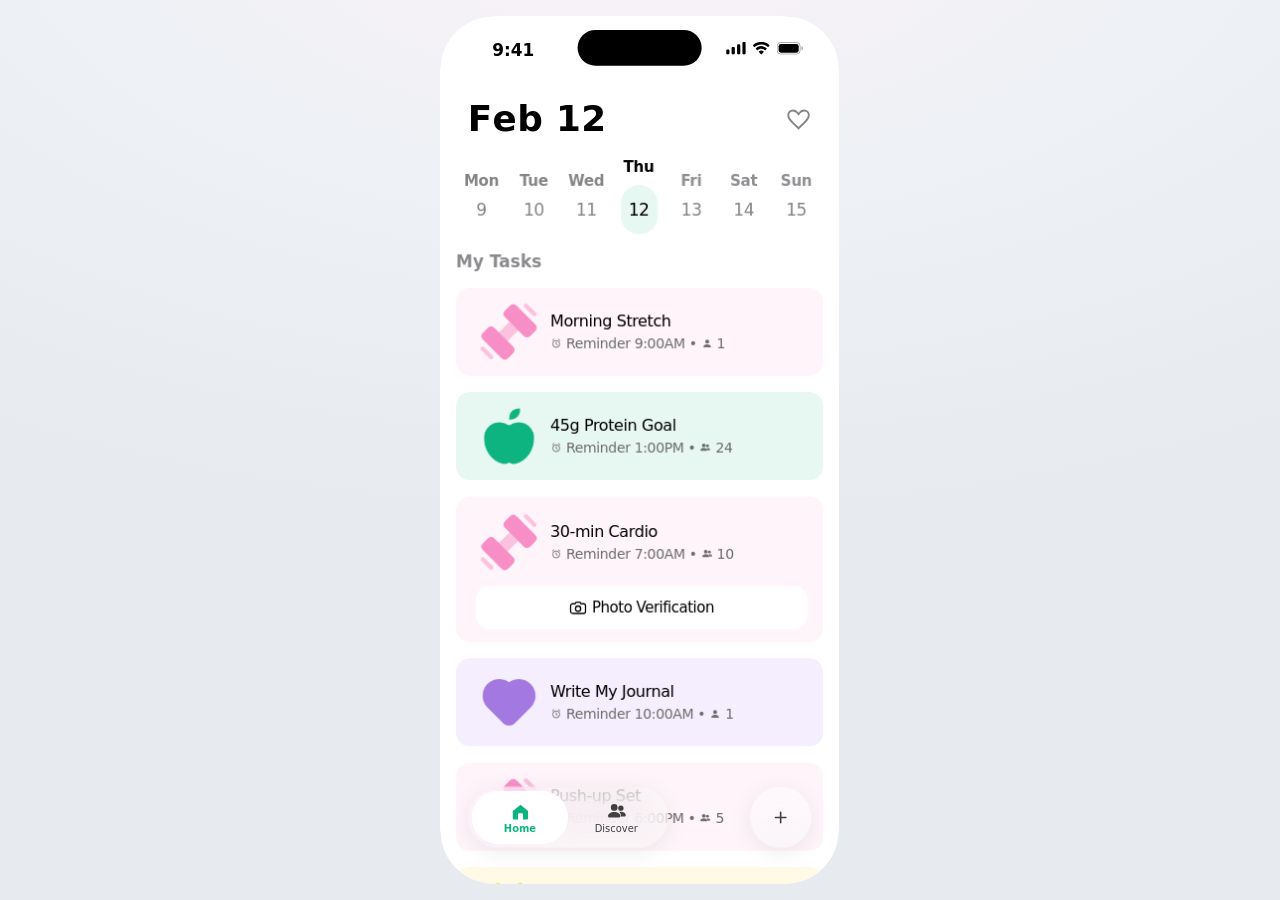
==== web/index.html @ 95b193ac "Add two Miscellaneous discover circles for gratitude and meditation. Co-authored-by: Cursor <cursora" ====
<!DOCTYPE html>
<html lang="en">
<head>
  <meta charset="UTF-8" />
  <meta name="viewport" content="width=device-width, initial-scale=1.0, maximum-scale=1.0, user-scalable=no, viewport-fit=cover" />
  <title>Habit Circle — Interactive Prototype</title>
  <meta name="description" content="Habit Circle: build habits together in small accountability circles." />
  <link rel="icon" href="assets/AppIcon.png?v=2" type="image/png" />
  <link rel="stylesheet" href="styles.css?v=60" />
</head>
<body>
  <div class="stage">
    <div class="device-fit">
    <div class="device" id="device">
      <div class="screen-area">
        <!-- iOS status bar — Figma component "Status bar - iPhone" (2:5) -->
        <div class="statusbar">
          <div class="sb-time">9:41</div>
          <div class="sb-levels" aria-hidden="true">
            <img class="sb-cellular" src="assets/sb-cellular.svg" alt="" />
            <img class="sb-wifi" src="assets/sb-wifi.svg" alt="" />
            <img class="sb-battery" src="assets/sb-battery.svg" alt="" />
          </div>
        </div>
        <div class="dynamic-island" aria-hidden="true"></div>

        <!-- App screens -->
        <div class="app" id="app">
          <!-- HOME -->
          <section class="screen" data-screen="home">
            <header class="home-header">
              <h2 id="homeTitle" class="rolling-date" aria-label="Feb 12"></h2>
              <button class="header-icon" data-icon="heart" aria-label="Saved"></button>
            </header>
            <div class="weekstrip" id="weekStrip">
              <div class="weekstrip-track" id="weekStripTrack"></div>
            </div>
            <div class="day-pager" id="dayPager">
              <div class="day-track" id="dayTrack"></div>
            </div>
          </section>

          <!-- DISCOVER -->
          <section class="screen" data-screen="discover">
            <!-- Title + search stay put; chips scroll away with the cards. -->
            <header class="discover-header">
              <h2 class="discover-title">Discover</h2>
              <div class="search">
                <span class="search-ico" data-icon="search"></span>
                <input id="discoverSearch" placeholder="Search..." />
              </div>
            </header>
            <div class="discover-scroll" id="discoverScroll">
              <div class="chips-scroll"><div class="chips" id="chipRow"></div></div>
              <div class="circle-list" id="circleList"></div>
            </div>
          </section>

          <!-- DETAIL -->
          <section class="screen" data-screen="detail">
            <header class="detail-header">
              <button class="icon-btn back" id="detailBack" data-icon="chevron-left" aria-label="Back"></button>
              <span class="detail-title" id="detailCircle">Stairmasterers</span>
              <button class="icon-btn chat-btn" data-nav="chat" data-icon="bubble-left" aria-label="Chat"></button>
            </header>
            <div class="detail-scroll" id="detailScroll">
              <div class="habit-info">
                <img class="habit-icon" id="detailIcon" src="assets/circle-fitness.png" alt="" />
                <div class="habit-meta">
                  <div class="habit-name-row">
                    <span class="habit-name" id="detailName">30-min Cardio</span>
                    <span class="members-ico" data-icon="person2"></span>
                    <span class="members-count" id="detailMembers">10</span>
                  </div>
                  <div class="pill-row">
                    <span class="meta-pill" id="detailDuration">1 month</span>
                    <span class="meta-pill photo-pill" id="detailFreqPill"><span class="pill-cam" data-icon="camera"></span><span id="detailFreq">1/day</span></span>
                  </div>
                </div>
                <div class="day-badge" id="dayBadge">
                  <span class="db-label">Day</span>
                  <span class="db-num" id="detailDay">9</span>
                </div>
              </div>

              <div class="weekday-section">
                <div class="wd-arrow" id="wdArrow" data-icon="triangle-marker"></div>
                <div class="weekday-detail" id="weekdayDetail"></div>
              </div>

              <div class="ring-wrap">
                <svg class="ring" viewBox="0 0 280 281" aria-hidden="true">
                  <circle class="ring-track" cx="140" cy="140" r="126.957" />
                </svg>
                <!-- Full circle starting at 12 o'clock and running clockwise, revealed with
                     stroke-dasharray. It sits on its own layer so a conic mask can dissolve
                     the tail by angle travelled, which keeps the leading tip at full colour
                     however far round the arc has gone. -->
                <svg class="ring" id="ringArcLayer" viewBox="0 0 280 281" aria-hidden="true">
                  <path class="ring-arc" id="ringArc"
                    d="M140 13.043A126.957 126.957 0 1 1 140 266.957A126.957 126.957 0 1 1 140 13.043" />
                </svg>
                <!-- The rounded tip and its gloss live outside the mask so they stay at full
                     strength, and are swung to the arc's leading edge by rotating about the
                     ring's centre — which keeps them pinned to it through the sweep. -->
                <svg class="ring" viewBox="0 0 280 281" aria-hidden="true">
                  <g id="ringTipRot" class="ring-rot">
                    <circle class="ring-tip" cx="140" cy="13.043" r="13.043" />
                  </g>
                  <g id="ringHiRot" class="ring-rot">
                    <rect class="ring-hi" x="132.5" y="5" width="15" height="5" rx="2.5" />
                  </g>
                </svg>
                <div class="ring-center">
                  <div class="ring-count" id="ringCount">7/10</div>
                  <p class="ring-caption"><em id="ringCircleName">Stairmasterers</em> have completed the habit today</p>
                </div>
              </div>

              <div class="photo-history" id="photoHistory">
                <div class="ph-head"><span>Photo Verification History</span><span class="chev" data-icon="chevron-right"></span></div>
                <div class="ph-scroll" id="phScroll"></div>
              </div>
            </div>
            <div class="detail-cta">
              <button class="cta-btn" id="ctaBtn"><span class="cta-ico" data-icon="camera"></span><span class="cta-label">Verify with Photo</span></button>
            </div>
            <!-- Discover preview gate — HabitDetailView.joinGate -->
            <div class="join-gate" id="joinGate">
              <button class="join-view-btn" id="joinViewBtn">
                <span class="join-view-ico" data-icon="person-badge-plus"></span>
                <span>Join to view</span>
              </button>
            </div>
          </section>

          <!-- CHAT -->
          <section class="screen" data-screen="chat">
            <div class="chat-msgs" id="chatScroll"></div>
            <div class="chat-lock" id="chatLock">
              <span class="chat-lock-label">Post to view</span>
              <button class="lock-verify-btn" id="lockVerifyBtn">
                <span class="lock-verify-ico" data-icon="camera"></span>
                <span>Photo Verification</span>
              </button>
            </div>

            <header class="chat-header">
              <div class="chat-header-veil" aria-hidden="true"></div>
              <div class="chat-header-row">
                <button class="icon-btn back" data-nav="detail" data-icon="chevron-left" aria-label="Back"></button>
                <img class="chat-habit-icon" id="chatIcon" src="assets/circle-fitness.png" alt="" />
                <div class="habit-meta">
                  <div class="habit-name-row">
                    <span class="habit-name" id="chatTitle">30-min Cardio</span>
                    <span class="members-ico" data-icon="person2"></span>
                    <span class="members-count" id="chatMembers">10</span>
                  </div>
                  <div class="pill-row chat-pill-row">
                    <span class="meta-pill" id="chatDuration">1 month</span>
                    <span class="meta-pill photo-pill" id="chatFreqPill"><span class="pill-cam sm" data-icon="camera"></span><span id="chatFreq">1/day</span></span>
                  </div>
                </div>
                <div class="day-badge" id="chatDayBadge">
                  <span class="db-label">Day</span>
                  <span class="db-num" id="chatDay">9</span>
                </div>
              </div>
            </header>

            <div class="composer">
              <div class="attach-menu" id="attachMenu">
                <button class="attach-row" data-attach="camera"><span class="attach-ico" data-icon="camera"></span><span>Camera</span></button>
                <div class="attach-div"></div>
                <button class="attach-row" data-attach="photos"><span class="attach-ico" data-icon="photo-stack"></span><span>Photos</span></button>
              </div>
              <button class="composer-add" id="composerAdd" data-icon="plus" aria-label="Attach"></button>
              <div class="composer-field" id="composerField">
                <div class="composer-row">
                  <input id="chatInput" placeholder="Text the circle" />
                  <button class="composer-send" id="chatSend" data-icon="arrow-up" aria-label="Send"></button>
                  <span class="composer-mic" id="chatMic" data-icon="mic"></span>
                </div>
              </div>
            </div>
          </section>

          <!-- CREATE HABIT CIRCLE — Figma "name and desc" / "category" / "rules" / "visibility" -->
          <section class="screen sheet-screen" data-screen="create">
            <header class="create-header">
              <div class="create-header-row">
                <button class="icon-btn create-back" id="createBack" aria-label="Back"></button>
                <span class="create-title">Create Habit Circle</span>
              </div>
              <div class="create-progress"><span class="cp-fill" id="createProgress"></span></div>
            </header>

            <div class="create-body" id="createBody">
              <!-- Step 1 — name and description -->
              <div class="create-step" data-step="1">
                <h2 class="create-h1">Name your Habit Circle</h2>
                <div class="create-fields">
                  <div class="cfield">
                    <div class="cfield-label"><span>Group Name</span><span class="cf-req">Required</span></div>
                    <div class="cinput"><input id="cGroupName" maxlength="40" placeholder="Name your circle" /></div>
                  </div>
                  <div class="cfield">
                    <div class="cfield-label"><span>Goal Name</span><span class="cf-req">Required</span></div>
                    <div class="cinput"><input id="cGoalName" maxlength="40" placeholder="Name the habit" /></div>
                  </div>
                  <div class="cfield">
                    <div class="cfield-label"><span>Description</span><span class="cf-req">Optional</span></div>
                    <div class="cinput tall"><textarea id="cDesc" maxlength="240" placeholder="Write a description for your Habit Circle..."></textarea></div>
                  </div>
                </div>
              </div>

              <!-- Step 2 — category -->
              <div class="create-step" data-step="2">
                <h2 class="create-h1">Category of Habit</h2>
                <div class="cat-grid" id="catGrid"></div>
              </div>

              <!-- Step 3 — rules -->
              <div class="create-step" data-step="3">
                <h2 class="create-h1">Set the Habit Rules</h2>
                <div class="create-fields rules">
                  <div class="cfield">
                    <div class="cfield-label"><span>Duration</span><span class="cf-req">Required</span></div>
                    <div class="chip-wrap" id="durationChips"></div>
                  </div>
                  <div class="cfield">
                    <div class="cfield-label"><span>Reminder Frequency</span><span class="cf-req">Required</span></div>
                    <div class="chip-wrap freq">
                      <button class="cchip time" id="reminderTime">10:00 AM</button>
                      <button class="cchip time" id="reminderEvery">Every Day</button>
                    </div>
                  </div>
                  <div class="ctoggle-row">
                    <span class="ctoggle-label">Photo Verification Mode</span>
                    <button class="ctoggle" id="photoToggle" role="switch" aria-checked="false"><span class="ctoggle-knob"></span></button>
                  </div>
                </div>
              </div>

              <!-- Step 4 — join settings -->
              <div class="create-step" data-step="4">
                <h2 class="create-h1">Join Settings</h2>
                <div class="create-fields">
                  <div class="cfield">
                    <div class="cfield-label"><span>Visibility</span><span class="cf-req">Required</span></div>
                    <button class="cselect" id="visibilitySelect">
                      <span class="cselect-ico" id="visibilityIcon"></span>
                      <span class="cselect-text">
                        <span id="visibilityLabel">Restricted</span>
                        <span class="cselect-sub" id="visibilityHint"></span>
                      </span>
                      <span class="cselect-caret" data-icon="caret-down"></span>
                    </button>
                  </div>
                  <div class="cfield">
                    <div class="cfield-label"><span>Add Member</span><span class="cf-req">Optional</span></div>
                    <div class="member-row" id="memberRow"></div>
                  </div>
                </div>
              </div>

              <!-- Step 5 — success -->
              <div class="create-step" data-step="5">
                <div class="create-done">
                  <div class="cdone-badge" id="cdoneBadge"><img id="cdoneIcon" src="assets/circle-eating.png" alt="" /></div>
                  <div class="cdone-text">
                    <h2>You’ve completed creating your Habit Circle!</h2>
                    <p>You will be able to view your Habit Circle on your Home Page.</p>
                  </div>
                </div>
              </div>
            </div>

            <div class="create-cta" id="createCta">
              <button class="cbtn primary" id="createNext">Next</button>
              <button class="cbtn subtle" id="createShare">Share Link</button>
            </div>

            <!-- Reminder sheets -->
            <div class="csheet-scrim" id="csheetScrim"></div>

            <div class="csheet" id="timeSheet">
              <div class="csheet-head">
                <button class="csheet-cancel" data-sheet-close>Cancel</button>
                <span class="csheet-title">Reminder Time</span>
                <button class="csheet-done" id="timeDone">Done</button>
              </div>
              <div class="wheel-picker" id="timeWheel">
                <div class="wheel-band" aria-hidden="true"></div>
                <div class="wheel-col" id="wheelHour" data-unit="hour"></div>
                <div class="wheel-col" id="wheelMin" data-unit="min"></div>
                <div class="wheel-col narrow" id="wheelPeriod" data-unit="period"></div>
              </div>
            </div>

            <div class="csheet" id="freqSheet">
              <div class="csheet-head">
                <button class="csheet-cancel" data-sheet-close>Cancel</button>
                <span class="csheet-title">Repeats</span>
                <button class="csheet-done" id="freqDone">Done</button>
              </div>
              <div class="opt-list" id="freqOptions"></div>
              <div class="custom-row" id="customRow">
                <span>Every</span>
                <div class="cinput inline"><input id="customEvery" type="number" min="1" max="30" value="2" /></div>
                <span id="customUnit">days</span>
              </div>
            </div>

            <div class="csheet" id="visSheet">
              <div class="csheet-head">
                <button class="csheet-cancel" data-sheet-close>Cancel</button>
                <span class="csheet-title">Visibility</span>
                <button class="csheet-done" id="visDone">Done</button>
              </div>
              <div class="opt-list" id="visOptions"></div>
            </div>
          </section>

          <!-- CAMERA — Figma 1330:7493 (idle) / 1330:7617 (shutter pressed). Presented over
               the detail page: the page dims behind and the sheet rises from y=63. -->
          <section class="screen cam-screen" data-screen="camera">
            <div class="cam-scrim" aria-hidden="true"></div>
            <div class="cam-sheet">
              <div class="cam-grabber" aria-hidden="true"></div>
              <div class="cam-nav">
                <button class="icon-btn cam-back" id="camBack" data-icon="chevron-left" aria-label="Back"></button>
                <span class="cam-title">Photo verification</span>
              </div>
              <div class="cam-view">
                <div class="cam-feed" aria-hidden="true"></div>
                <img class="cam-shot" id="camShot" src="assets/gym-stairmaster.png" alt="" />
                <img class="cam-frame" src="assets/camera-frame.svg" alt="" aria-hidden="true" />
              </div>
              <button class="cam-shutter" id="camShutter" aria-label="Take photo"></button>
              <button class="cam-library" id="camLibrary">or choose from your library</button>
            </div>
          </section>
        </div>

        <!-- Floating tab bar (home/discover only) -->
        <div class="tabbar" id="tabbar">
          <div class="tab-pill" id="tabPill">
            <div class="tab-pill-bg" aria-hidden="true"></div>
            <div class="tab-selection" id="tabSelection" aria-hidden="true"></div>
            <button class="tab active" data-tab="home"><span class="tab-ico" data-icon="house-fill"></span><span class="tab-label">Home</span></button>
            <button class="tab" data-tab="discover"><span class="tab-ico" data-icon="person2"></span><span class="tab-label">Discover</span></button>
          </div>
          <button class="fab" aria-label="New circle"><span class="fab-bg" aria-hidden="true"></span><span class="fab-ico" data-icon="plus"></span></button>
        </div>

        <div class="home-indicator"></div>

        <!-- Pointer-following glass orb, ported from the final presentation prototype
             (final-presentation/src/components/GlassCursor.tsx). -->
        <svg class="cursor-defs" focusable="false" aria-hidden="true">
          <filter id="cursorGlass">
            <feTurbulence type="fractalNoise" baseFrequency="0.02 0.028" numOctaves="2" seed="13" result="noise" />
            <feDisplacementMap in="SourceGraphic" in2="noise" scale="32" xChannelSelector="R" yChannelSelector="G" />
          </filter>
        </svg>
        <div class="glass-cursor" id="glassCursor" aria-hidden="true"></div>
      </div>
    </div>
    </div>
  </div>

  <script src="app.js?v=60"></script>
</body>
</html>
---- web/styles.css ----
/* ==========================================================================
   Habit Circle — web prototype
   Every value below mirrors the SwiftUI source (AppColors / AppLayout /
   AppTypography and the per-screen views) so the web build reads the same as
   the app running in the iOS simulator.
   ========================================================================== */

:root {
  /* AppColors.swift */
  --black: #000000;
  --dark-gray: #6D6D6D;
  --medium-gray: #D1DBDE;
  --light-gray: #EFF4F6;
  --placeholder: rgba(60, 60, 67, 0.34); /* iOS placeholderText */
  --white: #ffffff;
  --green: #0EB47F;
  --green-tint: #E7F7F2;
  --purple: #A378E0;
  --purple-tint: #F5EEFF;
  --pink: #F78FC6;
  --pink-tint: #FEF4F9;
  --pink-partial: #FCD6EA;
  --yellow: #FBC500;
  --yellow-tint: #FFF9E5;
  --tasks-label: rgba(60, 60, 67, 0.6);
  --date-unselected: #858585;
  --date-secondary: #8E8E93;
  --tab-selection: #EDEDED;
  --tab-inactive: #404040;
  /* Detail incomplete ("gray") state — JS overrides these per completion state */
  --ring-track: #EFF4F6;
  --ring-hi: #EFF4F6;
  --bubble-gray: #E9E9EB;

  /* AppLayout.swift */
  --h-pad: 16px;
  --tabbar-h-pad: 28px;
  --tabbar-v-pad: 16px;
  /* Gap from the screen bottom to the pill itself, not to the bar's padding box. */
  --tabbar-bottom-gap: 36px;
  --header-v-pad: 10px;
  --tab-pill-w: 202px;
  --tab-pill-h: 62px;
  --tab-pill-inset: 4px;
  --tab-inner-h: 54px;
  --tab-segment-w: 97px;
  --fab-size: 62px;
  --card-radius: 14px;
  --card-h: 89px;
  --card-photo-h: 147px;
  --strip-h: 76.8px;
  --glass-btn-h: 48px;
  --composer-h: 48px;

  /* iPhone 17: 402 x 874 pt, 59pt top inset, 34pt bottom inset */
  --phone-w: 402px;
  --phone-h: 874px;
  --phone-radius: 55px; /* iPhone 17 display corner radius */
  --safe-top: 62px;
  --safe-bottom: 34px;
  /* floatingTabBarHeight (94) + 24 + bottom safe area */
  --scroll-bottom: 152px;

  --font: -apple-system, BlinkMacSystemFont, "SF Pro Text", "SF Pro Display",
    "Segoe UI", system-ui, "Helvetica Neue", Arial, sans-serif;
  /* Figma reports SF Pro's fractional weights (Medium 510, Semibold 590), but the
     browser synthesises those into Bold. Use 500 for Medium and 600 for Semibold. */
}

* { box-sizing: border-box; -webkit-tap-highlight-color: transparent; }

/* Native apps have no persistent scroll indicators, so hide them everywhere
   rather than per scroll container. */
* { scrollbar-width: none; -ms-overflow-style: none; }
*::-webkit-scrollbar { width: 0; height: 0; display: none; }

html, body {
  margin: 0;
  height: 100%;
  font-family: var(--font);
  /* Match CoreText's lighter stem weights instead of Chrome's default smoothing. */
  -webkit-font-smoothing: antialiased;
  -moz-osx-font-smoothing: grayscale;
  color: var(--black);
  background: radial-gradient(1200px 600px at 50% -10%, #fbf2f8 0%, #eef1f5 45%, #e7ebef 100%);
  /* Dragging across the prototype should swipe, never select text or images. */
  -webkit-user-select: none;
  user-select: none;
  -webkit-touch-callout: none;
  cursor: default;
}

/* Images must not turn into drag ghosts mid-swipe. */
img { -webkit-user-drag: none; user-drag: none; }

/* The two real text fields stay editable and selectable. */
input, textarea {
  -webkit-user-select: text;
  user-select: text;
  cursor: text;
}

.stage {
  min-height: 100%;
  display: flex;
  align-items: center;
  justify-content: center;
  padding: 16px;
}

/* ------- iPhone 17 screen: exactly 402 x 874pt, no bezel -------
   The screen always lays out at true point size so every measurement matches
   the simulator. If the viewport is too small to show it 1:1, .device-fit
   scales the whole screen down uniformly rather than reflowing it. */
.device-fit {
  --scale: 1; /* set by fitScreen() in app.js when the viewport is too small */
  width: calc(var(--phone-w) * var(--scale));
  height: calc(var(--phone-h) * var(--scale));
  flex: 0 0 auto;
}
.device {
  position: relative;
  width: var(--phone-w);
  height: var(--phone-h);
  transform: scale(var(--scale));
  transform-origin: top left;
}
.screen-area {
  position: absolute;
  inset: 0;
  overflow: hidden;
  background: var(--white);
  /* Squircle: 55pt corner radius at 60% corner smoothing, generated with
     Figma's own rounding algorithm for a 402x874 frame. A plain border-radius
     is kept as the fallback for engines without clip-path: path(). */
  border-radius: var(--phone-radius);
  clip-path: path("M 314 0 c 30.8029 0 46.2043 0 57.9695 5.9946 a 55.0000 55.0000 0 0 1 24.0359 24.0359 c 5.9946 11.7651 5.9946 27.1666 5.9946 57.9695 L 402 786 c 0 30.8029 0 46.2043 -5.9946 57.9695 a 55.0000 55.0000 0 0 1 -24.0359 24.0359 c -11.7651 5.9946 -27.1666 5.9946 -57.9695 5.9946 L 88 874 c -30.8029 0 -46.2043 0 -57.9695 -5.9946 a 55.0000 55.0000 0 0 1 -24.0359 -24.0359 c -5.9946 -11.7651 -5.9946 -27.1666 -5.9946 -57.9695 L 0 88 c 0 -30.8029 0 -46.2043 5.9946 -57.9695 a 55.0000 55.0000 0 0 1 24.0359 -24.0359 c 11.7651 -5.9946 27.1666 -5.9946 57.9695 -5.9946 Z");
}

/* Dynamic Island — measured off the iPhone 17 simulator: a 125x36 pill at y=14. */
.dynamic-island {
  position: absolute; top: 14px; left: 50%; transform: translateX(-50%);
  width: 125px; height: 36px; background: #000; border-radius: 18px;
  z-index: 8; pointer-events: none;
}

/* iOS status bar — Figma component "Status bar - iPhone" (2:5).
   402x62 row, padding 21/24/19, with a 154 gap between two filling children.
   354 content - 154 gap leaves 100 for each, so the time is centred at x=74
   and the levels cluster is centred in the box at x=278..378. */
.statusbar {
  position: absolute; top: 0; left: 0; right: 0; z-index: 6;
  height: var(--safe-top);
  padding: 21px 24px 19px;
  display: flex; gap: 154px;
  color: var(--black); pointer-events: none;
}
.sb-time {
  flex: 1 1 0;
  height: 22px;
  padding-top: 1.5px;
  text-align: center;
  font-size: 17px; font-weight: 600; line-height: 22px;
}
.sb-levels {
  flex: 1 1 0;
  height: 22px;
  padding: 1px 1px 0 0;
  display: flex; align-items: center; justify-content: center; gap: 7px;
}
.sb-levels img { display: block; }
/* Exact Figma frame sizes for the three glyphs. */
.sb-cellular { width: 19.2px; height: 12.23px; }
.sb-wifi { width: 17.14px; height: 12.33px; }
.sb-battery { width: 27.33px; height: 13px; }

/* MainTabView / HabitDetailView use .persistentSystemOverlays(.hidden) */
.home-indicator { display: none; }

.app { position: absolute; inset: 0; }

.screen {
  position: absolute; inset: 0;
  display: none;
  flex-direction: column;
  padding-top: var(--safe-top);
  background: var(--white);
  /* Each screen keeps its own z-indexes to itself. Without this they escape into the
     phone's stacking context, and anything stacked inside a screen — the weekday pills'
     checkmarks and gloss, say — paints over covers presented on top of it. */
  isolation: isolate;
}
.screen.active { display: flex; }

/* Icon system */
.ic { width: 1em; height: 1em; display: inline-block; vertical-align: -0.14em; }
[data-icon] { display: inline-flex; }

/* ==========================================================================
   HOME — HomeView.swift
   VStack(spacing: 8) { header, CenteredDateStrip, TabView }.padding(.top, 10)
   ========================================================================== */
.screen[data-screen="home"] { padding-top: calc(var(--safe-top) + var(--header-v-pad)); gap: 8px; }

.home-header {
  display: flex; align-items: center; justify-content: space-between;
  padding: var(--header-v-pad) var(--tabbar-h-pad);
  flex: 0 0 auto;
}
.header-icon {
  border: none; background: transparent; cursor: pointer; padding: 0;
  font-size: 26px;                 /* AppLayout.heartIconSize */
  color: var(--date-unselected);   /* AppColors.dateUnselected */
  line-height: 0;
}

/* Rolling date header — 36 Semibold, .contentTransition(.numericText()).
   43px is SF Pro's natural line height at 36pt, which is what SwiftUI lays out. */
.rolling-date {
  margin: 0; display: flex; align-items: flex-end;
  font-size: 36px; font-weight: 600; line-height: 43px;
  letter-spacing: 0.01em; height: 43px; white-space: nowrap;
}
.rc { position: relative; display: inline-block; overflow: hidden; height: 43px; line-height: 43px; }
.rc-in {
  display: block; height: 43px; line-height: 43px;
  transition: transform .35s cubic-bezier(.2,.8,.2,1), opacity .35s cubic-bezier(.2,.8,.2,1);
}
.rc-in.ghost { position: absolute; left: 0; top: 0; }

/* Centered week strip — CenteredDateStrip */
.weekstrip {
  position: relative; overflow: hidden;
  height: var(--strip-h);
  padding: 0 var(--h-pad);
  flex: 0 0 auto;
  /* .clipped() applies inside the 16px padding, so neighbours must not bleed. */
  clip-path: inset(0 var(--h-pad));
}
.weekstrip-track { display: flex; align-items: center; height: 100%; will-change: transform; }
.day-cell {
  flex: 0 0 auto; display: flex; flex-direction: column; align-items: center;
  justify-content: center; gap: 8px; cursor: pointer;
}
.day-cell .dow {
  font-size: 15px; font-weight: 600; line-height: 20px; letter-spacing: -0.0153em;
  color: var(--date-unselected);
  transition: color .3s ease;
}
.day-cell .dom-wrap {
  display: flex; align-items: center; justify-content: center;
  width: 37px; height: 22px; border-radius: 1000px; background: transparent;
  transition: height .34s cubic-bezier(.2,.8,.2,1), background-color .34s ease;
}
.day-cell .dom {
  font-size: 17px; font-weight: 400; line-height: 22px; letter-spacing: -0.0253em;
  color: var(--date-unselected);
  transition: color .3s ease;
}
/* First paint / resize must land on the final geometry, not animate into it. */
.weekstrip.no-anim .dow,
.weekstrip.no-anim .dom,
.weekstrip.no-anim .dom-wrap { transition: none; }

.day-cell.selected .dow { color: var(--black); }
.day-cell.selected .dom-wrap { height: 50px; background: var(--green-tint); }
.day-cell.selected .dom { color: var(--black); }
.day-cell.weekend .dow { color: var(--date-secondary); }

/* Day pager — TabView(.page) */
.day-pager { position: relative; flex: 1; overflow: hidden; }
.day-track { display: flex; width: 300%; height: 100%; will-change: transform; }
.day-slot { flex: 0 0 33.3333%; width: 33.3333%; height: 100%; overflow: hidden; }
.day-scroll {
  height: 100%; overflow-y: auto; overflow-x: hidden;
  padding: 8px var(--h-pad) var(--scroll-bottom);
  touch-action: pan-y; -webkit-overflow-scrolling: touch;
}
.section-label {
  color: var(--tasks-label);
  font-size: 17px; font-weight: 600; line-height: 22px;
  margin: 0 0 16px;
}
.task-list { display: flex; flex-direction: column; gap: 16px; }

/* Swipe-to-complete row — SwipeToCompleteRow */
.swipe-row {
  position: relative; border-radius: var(--card-radius); overflow: hidden;
  height: var(--card-h); flex: 0 0 auto;
  touch-action: pan-y; will-change: transform;
}
.swipe-row.photo { height: var(--card-photo-h); }
.complete-action {
  position: absolute; inset: 0; display: flex; align-items: center;
  justify-content: flex-end; pointer-events: none;
}
/* Undo grows from the leading edge with a grey pill (matches completed card). */
.complete-action.undo { justify-content: flex-start; }
.complete-action.undo .ca-pill { background: var(--light-gray); }
.complete-action.undo .ca-check { color: var(--dark-gray); }
.ca-pill {
  width: 0; height: 56px; background: var(--tint); border-radius: 100px;
  display: flex; align-items: center; justify-content: center; overflow: hidden;
}
.ca-pill.lead { justify-content: flex-start; padding-left: 22px; }
.ca-pill.trail { justify-content: flex-end; padding-right: 22px; }
.ca-check { color: var(--accent); display: flex; opacity: 0; }
.ca-check .ic { width: 20px; height: 20px; stroke-width: 2.6; }

/* TaskCardView */
.task-card {
  position: relative; z-index: 2; height: 100%;
  display: flex; flex-direction: column; justify-content: center; gap: 10px;
  padding: 11px 16px 11px 20px;
  border-radius: var(--card-radius); cursor: pointer; will-change: transform;
  background: var(--white);
}
.t-row { display: flex; align-items: center; gap: 8px; }
.task-card .t-icon { width: 67px; height: 67px; flex: 0 0 auto; object-fit: contain; }
.task-card .t-body { flex: 1; min-width: 0; }
.task-card .t-title { font-size: 16px; font-weight: 500; line-height: 20.95px; letter-spacing: -0.025em; }
.task-card .t-sub {
  font-size: 14px; font-weight: 400; line-height: 17px; letter-spacing: -0.025em;
  color: var(--dark-gray); margin-top: 3px;
  display: flex; align-items: center; gap: 4px;
}
/* Zeroing the line box drops the .ic baseline nudge, so the flex row centres the glyph on
   the text instead of leaving it sitting low. */
.task-card .t-alarm,
.task-card .t-people { display: inline-flex; line-height: 0; }
.task-card .t-alarm .ic { width: 12px; height: 12px; }
.task-card .t-people .ic { width: 12px; height: 12px; }

.swipe-row.done .task-card { background: var(--light-gray) !important; }
.swipe-row.done .t-title { text-decoration: line-through; color: var(--dark-gray); }
.swipe-row.done .t-icon { filter: grayscale(1); opacity: 0.45; }

/* PhotoVerificationPill */
.photo-verify-btn {
  width: 100%; height: 44px; flex: 0 0 auto;
  border-radius: var(--card-radius);
  background: var(--white); border: none; color: var(--black);
  font-family: inherit; font-size: 15px; font-weight: 400; letter-spacing: -0.0333em;
  display: flex; align-items: center; justify-content: center; gap: 5px;
  cursor: pointer;
}
.photo-verify-btn .ic { width: 18px; height: 18px; }

/* EmptyTasksView */
.empty-state {
  height: 100%;
  display: flex; flex-direction: column; align-items: center; justify-content: center;
  gap: 18px;
  /* Centred between the date strip and the tab bar: reserve everything below the
     pill's top edge, plus the 8px the pager already sits below the strip. */
  padding: 0 var(--h-pad) calc(var(--tabbar-bottom-gap) + var(--tab-pill-h) + 8px);
  text-align: center;
}
.empty-badge {
  width: 96px; height: 96px; border-radius: 50%;
  background: var(--green-tint); color: var(--green);
  display: grid; place-items: center; flex: 0 0 auto;
}
.empty-badge svg { width: 42px; height: 42px; }
.empty-title { font-size: 20px; font-weight: 600; color: var(--black); }
.empty-sub { font-size: 15px; color: var(--dark-gray); margin: 6px 0 0; line-height: 20px; }

/* ==========================================================================
   FLOATING TAB BAR — FloatingTabBar.swift
   ========================================================================== */
.tabbar {
  position: absolute; left: 0; right: 0;
  bottom: calc(var(--tabbar-bottom-gap) - var(--tabbar-v-pad));
  z-index: 40;
  display: flex; align-items: center; justify-content: space-between;
  padding: var(--tabbar-v-pad) var(--tabbar-h-pad);
  pointer-events: none;
}
.tabbar.hidden { display: none; }
.tabbar > * { pointer-events: auto; }

.tab-pill {
  position: relative;
  width: var(--tab-pill-w); height: var(--tab-pill-h);
  flex: 0 0 auto;
  display: flex; align-items: center;
  padding: var(--tab-pill-inset);
}
/* .glassEffect(.regular) — translucent, so content behind shows through blurred. */
.tab-pill-bg {
  position: absolute; inset: 0; border-radius: 999px;
  background: linear-gradient(180deg, rgba(255,255,255,0.5) 0%, rgba(247,247,247,0.6) 100%);
  backdrop-filter: blur(20px) saturate(180%);
  -webkit-backdrop-filter: blur(20px) saturate(180%);
  box-shadow: 0 4px 24px rgba(0,0,0,0.08);
}
/* Capsule().fill(.white) — segment sized. The bar itself already casts a shadow,
   so the selection sits flat inside it. */
.tab-selection {
  position: absolute;
  top: var(--tab-pill-inset); left: var(--tab-pill-inset);
  width: var(--tab-segment-w); height: var(--tab-inner-h);
  border-radius: 999px; background: var(--white);
  transition: transform .32s cubic-bezier(.2,.8,.2,1);
  z-index: 0;
}
.tab-pill[data-active="discover"] .tab-selection { transform: translateX(var(--tab-segment-w)); }

.tab {
  position: relative; z-index: 1;
  width: var(--tab-segment-w); height: var(--tab-inner-h);
  border: none; background: transparent; padding: 0;
  display: flex; flex-direction: column; align-items: center; justify-content: center;
  gap: 1px;
  font-family: inherit; font-size: 10px; line-height: 12px;
  cursor: pointer;
  color: var(--tab-inactive);
  font-weight: 500;                /* AppTypography.tabLabel(selected: false) = .medium */
}
.tab .tab-ico {
  display: grid; place-items: center;
  font-size: 22px;                 /* AppLayout.tabIconSize */
  line-height: 0; color: inherit;
}
.tab .tab-ico .ic { stroke-width: 0; }
.tab.active { color: var(--green); font-weight: 600; }

.fab {
  position: relative;
  width: var(--fab-size); height: var(--fab-size);
  border: none; background: transparent;
  font-size: 18px; color: var(--tab-inactive);
  cursor: pointer; display: grid; place-items: center; line-height: 0;
  flex: 0 0 auto;
}
.fab-bg {
  position: absolute; inset: 0; border-radius: 50%;
  background: linear-gradient(180deg, rgba(255,255,255,0.5) 0%, rgba(247,247,247,0.6) 100%);
  backdrop-filter: blur(20px) saturate(180%);
  -webkit-backdrop-filter: blur(20px) saturate(180%);
  box-shadow: 0 4px 24px rgba(0,0,0,0.08);
  z-index: 0;
}
.fab-ico { position: relative; z-index: 1; }
.fab-ico .ic { stroke-width: 2.6; }

/* ==========================================================================
   DISCOVER — DiscoverView.swift
   Sticky title + search; chips + cards share one vertical scroll.
   ========================================================================== */
.screen[data-screen="discover"] {
  padding-top: calc(var(--safe-top) + var(--header-v-pad));
}
.discover-header {
  display: flex; flex-direction: column; align-items: stretch; gap: 16px;
  flex: 0 0 auto;
  background: var(--white);
  /* Keeps scrolling chips/cards from sitting flush under the search. */
  padding-bottom: 20px;
  z-index: 2;
}
.discover-title {
  margin: 0; padding: 8px var(--h-pad) 0;
  font-size: 36px; font-weight: 600; line-height: 41px;
  color: var(--black);
}

/* DiscoverSearchBar — Capsule, height 36, padding 16, spacing 7 */
.search {
  margin: 0 var(--h-pad);
  height: 36px; padding: 0 16px;
  border-radius: 999px; background: var(--light-gray);
  display: flex; align-items: center; gap: 7px;
}
.search .search-ico { font-size: 14px; color: var(--dark-gray); line-height: 0; }
.search input {
  border: none; background: transparent; outline: none;
  font-family: inherit; font-size: 14px; font-weight: 400; color: var(--black);
  width: 100%; padding: 0;
}
.search input::placeholder { color: var(--placeholder); }

/* Chips + cards scroll together under the sticky header. */
.discover-scroll {
  flex: 1; min-height: 0; overflow-y: auto;
  display: flex; flex-direction: column; gap: 10px;
}

/* CategoryChipRow — full-bleed horizontal scroll (no right gutter when idle).
   Leading pad matches cards; trailing pad is only felt at the end of the scroll. */
.chips-scroll { overflow-x: auto; flex: 0 0 auto; }
.chips {
  display: flex; gap: 5px; width: max-content;
  padding-left: var(--h-pad);
  padding-right: var(--h-pad);
}
.chip {
  white-space: nowrap;
  padding: 9px 17px; border-radius: 999px;
  font-family: inherit; font-size: 13px; font-weight: 400;
  background: var(--light-gray); color: var(--black);
  border: none; cursor: pointer;
  transition: background-color .25s ease;
}
.chip.active { background: var(--green-tint); }

.circle-list {
  padding: 0 var(--h-pad) var(--scroll-bottom);
  display: flex; flex-direction: column; gap: 10px;
}

/* DiscoverCircleCard — VStack(spacing: 14), padding 22, radius 15 */
.circle-card {
  padding: 22px; border-radius: 15px; background: var(--light-gray);
  display: flex; flex-direction: column; gap: 14px;
  flex: 0 0 auto;
}
.cc-top { display: flex; align-items: center; gap: 10px; }
.cc-top img { width: 64px; height: 59px; object-fit: contain; flex: 0 0 auto; }
.cc-text { display: flex; flex-direction: column; gap: 4px; min-width: 0; }
.circle-card .c-title {
  font-size: 16px; font-weight: 500; color: var(--black);
  display: -webkit-box; -webkit-line-clamp: 2; -webkit-box-orient: vertical; overflow: hidden;
}
.circle-card .c-meta { display: flex; align-items: center; gap: 6px; color: var(--dark-gray); }
.circle-card .c-duration { font-size: 14px; font-weight: 400; }
.circle-card .c-dot { font-size: 11px; }
.circle-card .c-people { font-size: 14px; line-height: 0; display: inline-flex; }
.circle-card .c-count { font-size: 14px; font-weight: 400; }
.circle-card .c-desc { font-size: 14px; font-weight: 400; color: var(--dark-gray); line-height: 19px; }
.cc-footer { display: flex; align-items: center; }
.circle-card .c-like {
  font-size: 24px; color: var(--dark-gray);
  cursor: pointer; border: none; background: transparent; padding: 0; line-height: 0;
}
.circle-card .c-like.liked { color: var(--pink); }
.circle-card .c-join {
  margin-left: auto;
  width: 108px; height: 32px; border-radius: 999px;
  background: var(--black); color: var(--white);
  border: none; cursor: pointer;
  font-family: inherit; font-size: 14px; font-weight: 400;
}

/* ==========================================================================
   HABIT DETAIL — HabitDetailView.swift
   ========================================================================== */
.screen[data-screen="detail"] {
  --accent: var(--pink);
  --accent-tint: var(--pink-tint);
  --accent-partial: var(--pink-partial);
}

.detail-header {
  position: relative;
  display: flex; align-items: center; justify-content: center;
  padding: 12px 26px;              /* horizontalPadding + 10 */
  min-height: 50px;                /* tallest child is the 22pt bubble.left glyph */
  flex: 0 0 auto;
}
.detail-title { font-size: 16px; font-weight: 500; color: var(--black); }
.icon-btn {
  position: absolute; top: 50%; transform: translateY(-50%);
  border: none; background: transparent; cursor: pointer; padding: 0;
  color: var(--black); line-height: 0;
}
.icon-btn.back { left: 26px; font-size: 20px; }
.icon-btn.back .ic { stroke-width: 2.6; }
.icon-btn.chat-btn { right: 26px; font-size: 22px; }
/* No photo check-in means no thread to open — the affordance stays in place but reads
   as unavailable rather than disappearing. */
.icon-btn:disabled { color: var(--medium-gray); opacity: .4; cursor: default; }

/* Figma stacks these at y=131 / 203 / 320, i.e. 16 then 24 then 32 apart, so the
   gaps are set per section rather than uniformly. */
.detail-scroll {
  flex: 1; overflow-y: auto;
  padding: 19px var(--h-pad) 110px;
  display: flex; flex-direction: column; gap: 0;
  transition: filter .35s ease-out;
}
.weekday-section { margin-top: 16px; }
.photo-history { margin-top: 32px; }

/* --- Habit info row: HStack(spacing: 13) --- */
.habit-info { display: flex; align-items: center; gap: 13px; flex: 0 0 auto; }
.habit-icon { width: 48px; height: 48px; object-fit: contain; flex: 0 0 auto; }
/* Figma: a fixed 48-tall block with the two rows pinned at y=0 and y=26. */
.habit-meta { position: relative; width: 164px; height: 48px; flex: 0 0 auto; }
.habit-name-row { position: absolute; top: 0; left: 0; display: flex; align-items: center; gap: 4px; white-space: nowrap; }
.pill-row { position: absolute; top: 26px; left: 0; white-space: nowrap; }
.habit-name { font-size: 16px; font-weight: 500; color: var(--black); }
.members-ico { font-size: 18px; color: var(--dark-gray); line-height: 0; }
.members-count { font-size: 14px; color: var(--dark-gray); }
.pill-row { display: flex; align-items: center; gap: 4px; }
.meta-pill {
  font-size: 14px; color: var(--dark-gray); background: var(--light-gray);
  padding: 4px 9px; border-radius: 999px;
  display: inline-flex; align-items: center; gap: 4px;
}
.meta-pill.photo-pill { border-radius: 14px; }
.pill-cam { font-size: 16px; line-height: 0; }

/* Day badge: width 42, padding 7, radius 15 */
.day-badge {
  margin-left: auto; flex: 0 0 auto;
  width: 42px; padding: 7px; border-radius: 15px;
  background: var(--light-gray);
  display: flex; flex-direction: column; align-items: center;
}
.day-badge .db-label { font-size: 14px; line-height: 16px; color: var(--dark-gray); }
.day-badge .db-num { font-size: 22px; font-weight: 500; line-height: 26px; color: var(--dark-gray); }

/* --- Weekday strip: VStack(spacing: 6) { arrow, HStack } --- */
.weekday-section { display: flex; flex-direction: column; gap: 0; flex: 0 0 auto; }
/* A 16-tall row (Figma's 12px/16 text line) holding the 12.75 x 11.77 marker. */
.wd-arrow {
  height: 16px; display: flex; align-items: center; justify-content: center;
  color: var(--accent); line-height: 0;
}
.wd-arrow .ic { width: 12.75px; height: 11.77px; }

/* Figma: a 338-wide row centred in the 370 column, space-between, 77 tall. */
.weekday-detail {
  width: 338px; height: 77px; margin: 0 auto;
  display: flex; justify-content: space-between; align-items: center;
}
.wd { flex: 0 0 auto; display: flex; flex-direction: column; align-items: center; gap: 8px; }
.wd .wd-label { font-size: 12px; font-weight: 700; color: var(--date-unselected); }
.wd.today .wd-label { color: var(--black); }

.pill {
  position: relative;
  width: 30px; height: 44px; border-radius: 15px;
  overflow: hidden; display: grid; place-items: center;
  flex: 0 0 auto;
}
.pill.today { width: 36px; height: 52.8px; border-radius: 18px; }
.pill.upcoming { border: 1.5px solid var(--medium-gray); background: transparent; }
.pill.completed { background: var(--medium-gray); }
.pill.partial, .pill.today { background: var(--light-gray); }

/* PillFlatFillShape — flat top, capsule bottom, inset from the pill edge. */
.pill .fill {
  position: absolute; left: 2px; right: 2px; bottom: 2px;
  height: 0; background: var(--medium-gray);
  border-radius: 2px 2px 13px 13px;
  transition: height .4s cubic-bezier(.2,.8,.2,1), background-color .4s ease;
}
.pill.today .fill { left: 4px; right: 4px; bottom: 3.8px; border-radius: 2px 2px 14px 14px; }

.pill .pcheck { position: relative; z-index: 2; color: var(--white); font-size: 16.8px; line-height: 0; }
.pill .pcheck .ic { stroke-width: 2.8; }

/* Specular highlight. Filled pills get a horizontal bar at the top centre;
   part-filled pills get a vertical bar on the left, just below the fill's top. */
.pill .phi {
  position: absolute; top: 4px; left: 50%; transform: translateX(-50%);
  width: 10px; height: 4px; border-radius: 3px;
  background: var(--light-gray); z-index: 3;
}
.pill .phv {
  position: absolute; left: 5.17px;
  width: 3.6px; height: 9px; border-radius: 1.8px;
  background: var(--light-gray); z-index: 3;
  transition: top .4s cubic-bezier(.2,.8,.2,1), background-color .4s ease;
}
.pill.today .phv { left: 6.5px; width: 4px; height: 10px; border-radius: 2px; }
/* Figma insets the larger pill's fill by 4.9, so its top highlight follows. */
.pill.today .phi { top: 4.9px; }

/* Only *today's* pill picks up the accent once the user has completed it —
   past days stay grey in both states. */
/* An inset shadow rather than a border, so the fill and gloss offsets below stay
   measured from the pill's outer edge. */
.detail-colored .pill.today { background: var(--accent-tint); box-shadow: inset 0 0 0 1.5px var(--accent); }
.detail-colored .pill.today .fill { background: var(--accent); }
.detail-colored .pill.today .phv { background: var(--accent-partial); }
/* Figma fills the whole pill, so the part-fill inset must not show through. */
.detail-colored .pill.today.full { background: var(--accent); }
.detail-colored .pill.today.full .phi { background: var(--accent-tint); }

/* --- Progress ring: Figma 280 x 280.87, r 126.957, stroke 26.087 --- */
.ring-wrap { position: relative; width: 280px; height: 280.87px; margin: 24px auto 0; flex: 0 0 auto; }
.ring { position: absolute; inset: 0; width: 100%; height: 100%; overflow: visible; }
.ring-track {
  fill: none; stroke: var(--ring-track); stroke-width: 26.087;
  transition: stroke .45s cubic-bezier(.2,.8,.2,1);
}
/* Solid colour end to end; the tail is dissolved by the mask on #ringArcLayer, so the tip
   never picks up the fade. Butt caps, because a round cap at the start would bulge back
   past 12 o'clock into the opaque end of that mask; .ring-tip rounds off the head instead.
   Sweep / mask / tip / gloss are stepped from one rAF loop; only palette colours ease in CSS. */
.ring-arc {
  fill: none; stroke: var(--ring-head); stroke-width: 26.087; stroke-linecap: butt;
  transition: stroke .45s cubic-bezier(.2,.8,.2,1);
}
.ring-tip {
  fill: var(--ring-head);
  transition: fill .45s cubic-bezier(.2,.8,.2,1);
}
.ring-rot { transform-box: view-box; transform-origin: 140px 140px; }
.ring-hi {
  fill: var(--ring-hi);
  opacity: 0.7;
  transition: fill .45s cubic-bezier(.2,.8,.2,1);
}
.ring-center {
  position: absolute; inset: 0;
  display: flex; flex-direction: column; align-items: center; justify-content: center;
  gap: 14.84px; text-align: center;
}
/* The count is one text node so SF Pro's fraction feature can shape "7/10"
   into a diagonal fraction; splitting it into spans would break shaping. */
.ring-count {
  font-size: 81px; font-weight: 600; line-height: 51.43px;
  color: var(--dark-gray);
  font-variant-numeric: diagonal-fractions;
  font-feature-settings: "frac" 1;
  transition: color .45s cubic-bezier(.2,.8,.2,1);
}
.ring-caption { font-size: 11.13px; line-height: 14.84px; color: var(--dark-gray); width: 140.33px; margin: 0; }
.ring-caption em {
  color: var(--black); font-style: italic;
  transition: color .45s cubic-bezier(.2,.8,.2,1);
}
.detail-colored .ring-count,
.detail-colored .ring-caption em { color: var(--accent); }

/* --- Photo verification history: VStack(spacing: 16) --- */
.photo-history { display: flex; flex-direction: column; gap: 16px; flex: 0 0 auto; }
.photo-history.hidden { display: none; }
.ph-head { display: flex; align-items: center; justify-content: space-between; }
.ph-head > span:first-child { font-size: 16px; font-weight: 500; color: var(--dark-gray); }
.ph-head .chev { font-size: 15px; color: var(--medium-gray); line-height: 0; }
.ph-head .chev .ic { stroke-width: 2.6; }
.ph-scroll { display: flex; gap: 6px; overflow-x: auto; }
.ph-shot {
  width: 109px; height: 151px; border-radius: 15px; flex: 0 0 auto;
  overflow: hidden; position: relative;
}
.ph-shot img { display: block; width: 100%; height: 100%; object-fit: cover; }
/* Blurred per shot rather than across the row, so each thumbnail keeps its own edges and
   the gaps between them stay clean. The scale pushes the blur's soft border out past the
   clip, which would otherwise show as a translucent rim. */
.detail-unverified .ph-shot img {
  filter: blur(7px); transform: scale(1.16);
}

/* --- Bottom CTA: LiquidGlassCapsuleButton --- */
/* Sits above the bottom safe area, like the Spacer()-pushed VStack in SwiftUI. */
.detail-cta {
  position: absolute; left: 0; right: 0; bottom: 0;
  padding: 0 var(--h-pad) calc(var(--safe-bottom) + 12px);
}
.cta-btn {
  width: 100%; height: var(--glass-btn-h);
  padding: 6px 20px; border-radius: 999px;
  border: 0.75px solid rgba(255, 255, 255, 0.85);
  background: rgba(255, 255, 255, 0.55);
  backdrop-filter: blur(24px) saturate(180%);
  -webkit-backdrop-filter: blur(24px) saturate(180%);
  box-shadow: 0 4px 20px rgba(0, 0, 0, 0.12);
  color: #1A1A1A;
  font-family: inherit; font-size: 17px; font-weight: 500;
  display: flex; align-items: center; justify-content: center; gap: 4px;
  cursor: pointer;
  transition: opacity .4s cubic-bezier(.2,.8,.2,1);
}
.cta-btn .cta-ico { font-size: 17px; line-height: 0; }
.cta-btn.done { opacity: 0.55; cursor: default; }

/* --- Discover Join gate — HabitDetailView.joinGate --- */
.detail-join-locked .detail-scroll {
  filter: blur(9px);
  pointer-events: none;
}
.detail-join-locked .detail-cta { display: none; }
/* A circle you haven't joined has no chat to open (HabitDetailView header). */
.detail-join-locked .chat-btn { display: none !important; }
.join-gate {
  position: absolute; inset: 0; z-index: 4;
  display: flex; align-items: center; justify-content: center;
  background: rgba(255, 255, 255, 0.25);
  pointer-events: none;
  opacity: 0;
  visibility: hidden;
  transition: opacity .35s ease-out, visibility .35s ease-out;
}
.detail-join-locked .join-gate {
  opacity: 1;
  visibility: visible;
  pointer-events: auto;
}
.join-view-btn {
  pointer-events: auto; cursor: pointer; border: none; font-family: inherit;
  width: 303px; height: 44px; border-radius: 1000px;
  padding: 12px 16px; background: var(--black); color: var(--white);
  display: flex; align-items: center; justify-content: center; gap: 7px;
  font-size: 15px; line-height: 20px; letter-spacing: -0.0153em;
}
.join-view-ico { font-size: 20px; line-height: 0; }
.join-view-ico .ic { width: 20px; height: 20px; }

/* ==========================================================================
   CIRCLE CHAT — CircleChatView.swift
   ========================================================================== */
.screen[data-screen="chat"] {
  --accent: var(--pink);
  --accent-tint: var(--pink-tint);
  padding-top: 0;
  overflow: hidden;
}

/* Floating blurred header (BlurHeaderBackground extends under the status bar) */
.chat-header { position: absolute; top: 0; left: 0; right: 0; z-index: 5; }
/* The header's background is the height of the header (like BlurHeaderBackground in
   AppLayout.swift) and is plain white easing to transparent over its last 46pt. No blur:
   Chrome won't fade a backdrop-filter through a mask, and stepping the blur down in bands
   to fake it comes out streaky. A single gradient is the one thing it renders smoothly, so
   the thread simply dissolves into white behind the title. */
.chat-header-veil {
  position: absolute; inset: 0;
  pointer-events: none;
  background: linear-gradient(
    to bottom,
    #FFFFFF 0,
    #FFFFFF calc(100% - 46px),
    rgba(255, 255, 255, 0.82) calc(100% - 34px),
    rgba(255, 255, 255, 0.45) calc(100% - 19px),
    rgba(255, 255, 255, 0.12) calc(100% - 7px),
    rgba(255, 255, 255, 0) 100%
  );
}
.chat-header-row {
  position: relative;
  display: flex; align-items: center; gap: 8px;
  padding: calc(var(--safe-top) + 8px) var(--h-pad) 12px;
}
/* Sit where the detail header's back arrow sits — 26 in from the edge and on the
   nav-bar line rather than centred on the taller habit block. The negative right
   margin keeps the habit icon that follows from shifting with it. */
.chat-header-row .icon-btn.back {
  position: static; transform: none; font-size: 20px; flex: 0 0 auto;
  align-self: flex-start;
  margin: 7px -10px 0 10px;
}
.chat-habit-icon { width: 44px; height: 44px; object-fit: contain; margin-left: 5px; flex: 0 0 auto; }
.chat-header-row .habit-meta { gap: 5px; }
.chat-pill-row { gap: 6px; }
.chat-pill-row .meta-pill { font-size: 13px; padding: 4px 10px; }
.chat-pill-row .pill-cam.sm { font-size: 11px; }

/* Messages */
.chat-msgs {
  position: absolute; inset: 0;
  overflow-y: auto; overflow-x: hidden;
  display: flex; flex-direction: column;
  padding: calc(var(--safe-top) + 100px) var(--h-pad) 140px;
  transition: filter .35s ease;
}
.chat-locked .chat-msgs { filter: blur(9px); pointer-events: none; }
.chat-locked .chat-msgs::after {
  content: ""; position: fixed; inset: 0; background: rgba(255,255,255,0.25);
}
/* Figma 1330:8814 — the label and its button sit as a column 431 from the top. */
.chat-lock {
  position: absolute; inset: 0; z-index: 3;
  display: none; flex-direction: column; align-items: center; gap: 8px;
  padding-top: 431px; pointer-events: none;
}
.chat-locked .chat-lock { display: flex; }
.chat-lock-label { font-size: 14px; font-weight: 600; letter-spacing: -0.025em; color: var(--black); }
.lock-verify-btn {
  pointer-events: auto; cursor: pointer; border: none; font-family: inherit;
  width: 303px; height: 44px; border-radius: 1000px;
  padding: 12px 16px; background: var(--black); color: var(--white);
  display: flex; align-items: center; justify-content: center; gap: 7px;
  font-size: 15px; line-height: 20px; letter-spacing: -0.0153em;
}
.lock-verify-ico { font-size: 20px; line-height: 0; }

.msg-row { display: flex; align-items: flex-end; gap: 6px; padding-top: 14px; flex: 0 0 auto; }
.msg-row.grouped { padding-top: 3px; }
.msg-row.mine { justify-content: flex-end; }
.msg-row .spacer { flex: 1 1 auto; min-width: 40px; }

.avatar {
  width: 30px; height: 30px; border-radius: 50%; flex: 0 0 auto;
  display: grid; place-items: center;
  font-size: 12.6px; line-height: 0;
  /* The bubble's tail reaches 11px back past its own left edge and carves itself out with
     an opaque notch, so the face needs to clear that much or it gets a slice cut off. */
  margin-right: 8px;
}

/* ChatSpeechBubble + MessageBubbleShape */
.bubble {
  position: relative;
  max-width: calc(100% - 46px);
  padding: 10px 16px; border-radius: 18px;
  font-size: 15px; line-height: 1.28;
  word-wrap: break-word;
}
.bubble.them { background: var(--bubble-gray); color: rgba(0, 0, 0, 0.9); }
.bubble.mine { background: var(--accent); color: var(--white); }
.bubble.tail { margin-bottom: 3px; }
/* iMessage tail, drawn as a rounded wedge tucked under the bubble corner */
.bubble.tail::before {
  content: ""; position: absolute; bottom: 0; width: 20px; height: 18px;
  background: inherit;
}
.bubble.tail::after {
  content: ""; position: absolute; bottom: 0; width: 11px; height: 18px;
  background: var(--white);
}
.bubble.them.tail::before { left: -7px; border-bottom-right-radius: 16px 14px; }
.bubble.them.tail::after { left: -11px; border-bottom-right-radius: 12px 14px; }
.bubble.mine.tail::before { right: -7px; border-bottom-left-radius: 16px 14px; }
.bubble.mine.tail::after { right: -11px; border-bottom-left-radius: 12px 14px; }

.bubble.img {
  padding: 0; background: transparent; border-radius: 0;
  margin-bottom: 4px; max-width: none;
}
.bubble.img img {
  display: block; width: 190px; height: 224px;
  object-fit: cover; border-radius: 20px;
}

/* ChatComposerBar */
.composer {
  position: absolute; left: 0; right: 0; bottom: 0; z-index: 6;
  display: flex; align-items: flex-end; gap: 10px;
  padding: 0 var(--h-pad) calc(var(--safe-bottom) + 10px);
}
.glass {
  border: 0.75px solid rgba(255, 255, 255, 0.85);
  background: rgba(255, 255, 255, 0.55);
  backdrop-filter: blur(24px) saturate(180%);
  -webkit-backdrop-filter: blur(24px) saturate(180%);
  box-shadow: 0 6px 16px rgba(0, 0, 0, 0.08);
}
.composer-add {
  width: var(--composer-h); height: var(--composer-h); flex: 0 0 auto;
  border-radius: 50%;
  border: 0.75px solid rgba(255, 255, 255, 0.85);
  background: rgba(255, 255, 255, 0.55);
  backdrop-filter: blur(24px) saturate(180%);
  -webkit-backdrop-filter: blur(24px) saturate(180%);
  box-shadow: 0 6px 16px rgba(0, 0, 0, 0.08);
  color: var(--black); font-size: 17px;
  cursor: pointer; display: grid; place-items: center; line-height: 0;
}
.composer-add .ic { stroke-width: 2.6; }

.composer-field {
  flex: 1; min-width: 0;
  border-radius: 999px;
  border: 0.75px solid rgba(255, 255, 255, 0.85);
  background: rgba(255, 255, 255, 0.55);
  backdrop-filter: blur(24px) saturate(180%);
  -webkit-backdrop-filter: blur(24px) saturate(180%);
  box-shadow: 0 6px 16px rgba(0, 0, 0, 0.08);
}
.composer-row {
  display: flex; align-items: flex-end; gap: 8px;
  min-height: var(--composer-h);
  padding: 8px 10px 8px 14px;
}
.composer-row input {
  flex: 1; min-width: 0;
  border: none; background: transparent; outline: none;
  font-family: inherit; font-size: 17px; color: var(--black);
  padding: 0; height: 32px;
}
.composer-row input::placeholder { color: var(--placeholder); }
.composer-send {
  width: 32px; height: 32px; flex: 0 0 auto;
  border-radius: 50%; border: none;
  background: var(--accent); color: var(--white);
  font-size: 16px; cursor: pointer;
  display: none; place-items: center; line-height: 0;
}
.composer-send .ic { stroke-width: 3; }
.composer-mic { font-size: 17px; color: var(--medium-gray); line-height: 0; padding-bottom: 6px; }
.chat-can-send .composer-send { display: grid; }
.chat-can-send .composer-mic { display: none; }

/* Attachment menu — 204 wide, radius 22, offset above the + button. Picking a source
   posts the photo, so it sits over the text field rather than beside it. */
.attach-menu {
  position: absolute; z-index: 2;
  /* ZStack(alignment: .bottomLeading) + .offset(x: composerRowHeight + 10) */
  bottom: calc(var(--safe-bottom) + 10px);
  left: calc(var(--h-pad) + var(--composer-h) + 10px);
  width: 204px; border-radius: 22px; padding: 4px 0;
  border: 0.75px solid rgba(255, 255, 255, 0.85);
  background: rgba(255, 255, 255, 0.72);
  backdrop-filter: blur(24px) saturate(180%);
  -webkit-backdrop-filter: blur(24px) saturate(180%);
  box-shadow: 0 6px 16px rgba(0, 0, 0, 0.08);
  transform-origin: bottom left;
  transform: scale(0.9); opacity: 0; visibility: hidden;
  transition: transform .32s cubic-bezier(.2,.8,.2,1), opacity .2s ease, visibility .32s;
}
.chat-attaching .attach-menu { transform: scale(1); opacity: 1; visibility: visible; }
.attach-row {
  width: 100%; border: none; background: transparent; cursor: pointer;
  display: flex; align-items: center; gap: 12px;
  padding: 11px 16px;
  font-family: inherit; font-size: 16px; font-weight: 400; color: var(--black);
}
.attach-row .attach-ico { width: 24px; font-size: 18px; line-height: 0; display: grid; place-items: center; }
/* Inset on both ends, so it stops short of the rounded edge like an iOS list separator. */
.attach-div { height: 1px; background: rgba(60, 60, 67, 0.18); margin: 0 16px 0 44px; }

/* On a real phone, fill the viewport edge to edge with no radius or shadow. */
@media (max-width: 460px) {
  .stage { padding: 0; align-items: flex-start; }
  .device { filter: none; }
  .screen-area { border-radius: 0; clip-path: none; }
}

/* ==========================================================================
   CREATE HABIT CIRCLE — Figma "name and desc" / "category" / "rules" / "visibility"
   Header row sits at y=63, progress bar at y=103, step content at y=143.
   ========================================================================== */
/* Presented like a fullScreenCover: it stays laid out above the tab bar and slides
   up over whichever screen is behind it, instead of swapping screens instantly. */
.screen.sheet-screen {
  display: flex;
  /* No z-index: it is last in the DOM so it paints over the screen behind, while the
     status bar and Dynamic Island keep their place on top. */
  visibility: hidden;
  pointer-events: none;
  transform: translateY(100%);
  transition: transform .46s cubic-bezier(.32, .72, 0, 1), visibility .46s;
}
.screen.sheet-screen.up { visibility: visible; pointer-events: auto; transform: translateY(0); }

/* ==========================================================================
   PHOTO VERIFICATION CAMERA — Figma 1330:7493 / 1330:7617
   A sheet over the habit detail page: the page dims behind it and the sheet
   rises from y=63. Positions below are Figma's, measured from the sheet's top.
   ========================================================================== */
.screen.cam-screen {
  display: flex; padding-top: 0; background: transparent;
  visibility: hidden; pointer-events: none;
  transition: visibility .46s;
}
.screen.cam-screen.up { visibility: visible; pointer-events: auto; }
/* Scrims fade where sheets slide, so the two are animated separately. */
.cam-scrim {
  position: absolute; inset: 0;
  background: rgba(0, 0, 0, 0.5);
  backdrop-filter: blur(1.65px); -webkit-backdrop-filter: blur(1.65px);
  opacity: 0; transition: opacity .46s ease;
}
.cam-screen.up .cam-scrim { opacity: 1; }
.cam-sheet {
  position: absolute; left: 0; right: 0; top: 63px; bottom: 0;
  background: var(--white); border-radius: 24px 24px 0 0;
  transform: translateY(100%);
  transition: transform .46s cubic-bezier(.32, .72, 0, 1);
}
.cam-screen.up .cam-sheet { transform: translateY(0); }

.cam-grabber {
  position: absolute; top: 23px; left: 50%; margin-left: -20px;
  width: 40px; height: 4px; border-radius: 2px; background: #DBDBDB;
}
.cam-nav { position: absolute; top: 47px; left: 0; right: 0; height: 24px; }
.icon-btn.cam-back { left: 26px; font-size: 20px; }
.icon-btn.cam-back .ic { stroke-width: 2.6; }
.cam-title {
  display: block; text-align: center; line-height: 24px;
  font-size: 16px; font-weight: 500; letter-spacing: -0.025em; color: var(--black);
}

/* Viewfinder: the shot sits inside the scanning frame's 2px stroke inset. */
.cam-view { position: absolute; top: 110px; left: 24px; width: 354px; height: 515.62px; }
.cam-feed,
.cam-shot {
  position: absolute; top: 1px; left: 2px; width: 349px; height: 512px;
  border-radius: 15px;
}
/* Sits under the shot so the viewfinder reads as a camera still waking up. */
.cam-feed { background: #000; }
.cam-shot { object-fit: cover; transition: opacity .16s ease; }
.cam-screen.waking .cam-shot { opacity: 0; }
.cam-screen.waking .cam-shutter { pointer-events: none; }
.cam-frame { position: absolute; top: 0; left: 0; width: 354px; height: 515.62px; }

/* Shutter: a white disc under a 3px #D9D9D9 ring, which fills in on press. */
.cam-shutter {
  position: absolute; top: 656px; left: 166px; width: 70px; height: 70px;
  padding: 0; border: none; cursor: pointer;
  border-radius: 50%; background: var(--white);
  box-shadow: 0 4px 4px rgba(0, 0, 0, 0.05);
}
.cam-shutter::before,
.cam-shutter::after {
  content: ""; position: absolute; top: 50%; left: 50%;
  border-radius: 50%; transform: translate(-50%, -50%);
}
.cam-shutter::before { width: 64px; height: 64px; background: #D9D9D9; }
.cam-shutter::after { width: 58px; height: 58px; background: var(--white); }
.cam-shutter.pressed::after { opacity: 0; }

/* Centred on the shutter rather than pinned to Figma's 142px box: the same string measures
   wider in a browser than in Figma and would otherwise wrap. */
.cam-library {
  position: absolute; top: 745px; left: 50%; transform: translateX(-50%);
  white-space: nowrap;
  padding: 0; border: none; background: transparent; cursor: pointer;
  font-family: inherit; font-size: 14px; line-height: 20px; letter-spacing: -0.0357em;
  color: rgba(0, 0, 0, 0.5); text-decoration: underline; text-transform: lowercase;
}

.create-header { flex: 0 0 auto; padding: 1px 16px 0; }
.create-header-row { position: relative; height: 24px; display: flex; align-items: center; justify-content: center; }
.create-title { font-size: 16px; font-weight: 600; line-height: 17px; letter-spacing: -0.0207em; color: var(--black); }
.icon-btn.create-back { left: 0; font-size: 20px; }
.icon-btn.create-back .ic { stroke-width: 2.6; }
.create-progress { margin-top: 16px; height: 8px; border-radius: 50px; background: var(--light-gray); overflow: hidden; }
.cp-fill {
  display: block; height: 100%; width: 20%; border-radius: 50px;
  background: var(--green); transition: width .4s cubic-bezier(.2,.8,.2,1);
}

.create-body { flex: 1; overflow-y: auto; padding: 32px 0 120px; }
.create-step { display: none; }
.create-step.on { display: block; }
/* 22/28 semibold inside a 16px inset, giving Figma's 60-tall header block. */
.create-h1 {
  margin: 0; padding: 16px;
  font-size: 22px; font-weight: 600; line-height: 28px; letter-spacing: -0.0205em;
  color: var(--black);
}

.create-fields { margin-top: 16px; padding: 0 16px; display: flex; flex-direction: column; gap: 32px; }
.cfield { display: flex; flex-direction: column; gap: 8px; }
.cfield-label { display: flex; align-items: center; gap: 8px; line-height: 20.95px; }
/* Figma calls this Medium (510), but CSS 510 rasterises to Bold — 500 is the Medium face. */
.cfield-label > span:first-child { font-size: 16px; font-weight: 500; letter-spacing: -0.025em; color: var(--black); }
.cf-req { font-size: 16px; color: var(--dark-gray); }
/* Figma's rules step separates a label from its control by 16 rather than 8. */
.create-fields.rules .cfield { gap: 16px; }
.cf-req::before { content: "|"; margin-right: 6px; color: var(--medium-gray); }
.cinput { background: var(--light-gray); border-radius: 26px; height: 60px; display: flex; align-items: center; padding: 0 16px; }
.cinput.tall { height: 110px; align-items: flex-start; padding: 16px; }
.cinput input, .cinput textarea {
  width: 100%; border: none; background: transparent; outline: none; resize: none;
  font-family: inherit; font-size: 16px; letter-spacing: -0.025em; color: var(--black);
}
.cinput input { line-height: 18px; }
.cinput textarea { height: 78px; line-height: 21px; }
.cinput input::placeholder, .cinput textarea::placeholder { color: var(--dark-gray); }
.cinput.inline { height: 40px; width: 64px; border-radius: 14px; padding: 0 12px; }
.cinput.inline input { text-align: center; }

/* --- Category grid: 2x2 of 177 squares, radius 21.55 --- */
.cat-grid { padding: 16px; display: grid; grid-template-columns: 1fr 1fr; gap: 16px; }
.cat-card {
  aspect-ratio: 1; border: none; cursor: pointer;
  background: var(--light-gray); border-radius: 21.55px;
  display: flex; flex-direction: column; align-items: center; justify-content: center; gap: 10.06px;
  padding: 24px 25px; font-family: inherit;
  transition: background-color .22s ease;
}
.cat-card img { width: 57.46px; height: 57.46px; object-fit: contain; transition: filter .22s ease; }
.cat-card span { font-size: 16px; letter-spacing: -0.025em; color: var(--dark-gray); transition: color .22s ease; }
.cat-card.on { background: var(--green); }
.cat-card.on span { color: var(--white); }
.cat-card.on img { filter: brightness(0) invert(1); }

/* --- Chips: duration / reminder / visibility --- */
.chip-wrap { display: flex; flex-wrap: wrap; gap: 8px 12px; }
.chip-wrap.freq { gap: 7px; }
.cchip {
  border: none; cursor: pointer; font-family: inherit;
  padding: 6px 20px; border-radius: 18px; background: var(--light-gray);
  font-size: 16px; line-height: 20px; letter-spacing: -0.025em; color: var(--dark-gray);
  transition: background-color .18s ease, color .18s ease;
}
.cchip.on { background: var(--green); color: var(--white); }
/* The reminder pills read as 17/22 capsules rather than selectable chips. */
.cchip.time { border-radius: 100px; font-size: 17px; line-height: 22px; letter-spacing: -0.0253em; }
.cchip.time:active { background: var(--medium-gray); }

/* --- Join settings: a 64-tall visibility select over the member row --- */
.cselect {
  width: 100%; height: 64px; border: none; cursor: pointer; font-family: inherit;
  background: var(--light-gray); border-radius: 26px;
  padding: 0 17.31px; display: flex; align-items: center; gap: 17.15px;
  transition: background-color .18s ease;
}
.cselect:active { background: var(--medium-gray); }
.cselect-ico { flex: 0 0 auto; font-size: 22.88px; color: var(--dark-gray); line-height: 0; }
.cselect-text {
  flex: 1; min-width: 0; display: flex; flex-direction: column; text-align: left;
  font-size: 16px; line-height: 18px; letter-spacing: -0.025em; color: var(--dark-gray);
}
.cselect-sub { font-size: 12px; line-height: 16px; }
.cselect-caret { flex: 0 0 auto; color: #777C89; line-height: 0; }
.cselect-caret .ic { width: 12.98px; height: 8px; }

/* Figma shows one row of five; added members wrap rather than run past the gutter. */
.member-row { display: flex; flex-wrap: wrap; gap: 16px; }
.member {
  border: none; background: transparent; cursor: pointer; font-family: inherit; padding: 0;
  width: 48px; display: flex; flex-direction: column; align-items: center; gap: 8.47px;
  font-size: 16px; line-height: 18px; letter-spacing: -0.025em; color: var(--dark-gray);
  transition: opacity .18s ease;
}
.member-ava {
  /* 0.42 glyph-to-circle ratio, same as the chat avatars. */
  width: 48px; height: 48px; border-radius: 100px; font-size: 20.16px;
  display: grid; place-items: center; line-height: 0;
}
.member.off { opacity: .38; }
/* The "Add" seat is an empty outlined circle rather than a face. */
.member.add .member-ava {
  background: var(--white); box-shadow: inset 0 0 0 1.09px #AEAEB2;
  color: #999999; font-size: 18.55px;
}
.member.add .member-ava .ic { stroke-width: 2.4; }
.member.add:disabled { opacity: .38; cursor: default; }

/* --- Photo verification toggle: 55.18 x 28, 24 knob, 2px inset --- */
.ctoggle-row { display: flex; align-items: center; justify-content: space-between; height: 28px; }
.ctoggle-label { font-size: 16px; font-weight: 500; letter-spacing: -0.025em; color: var(--black); }
.ctoggle {
  position: relative; flex: 0 0 auto; border: none; cursor: pointer; padding: 2px;
  width: 55.18px; height: 28px; border-radius: 100px; background: var(--medium-gray);
  transition: background-color .24s ease;
}
.ctoggle-knob {
  display: block; width: 24px; height: 24px; border-radius: 100px; background: var(--white);
  box-shadow: 0 1px 3px rgba(0, 0, 0, .16);
  transform: translateX(0); transition: transform .24s cubic-bezier(.2,.8,.2,1);
}
.ctoggle[aria-checked="true"] { background: var(--green); }
.ctoggle[aria-checked="true"] .ctoggle-knob { transform: translateX(27.18px); }

/* --- Success step: 122 badge tinted with the chosen category --- */
.create-done { width: 249px; margin: 130px auto 0; display: flex; flex-direction: column; align-items: center; gap: 16px; }
.cdone-badge {
  width: 122px; height: 122px; border-radius: 61px;
  background: var(--cat-tint, var(--green-tint)); border: 2px solid var(--cat-accent, var(--green));
  display: grid; place-items: center;
}
.cdone-badge img { width: 81.46px; height: 81.46px; object-fit: contain; }
.cdone-text { display: flex; flex-direction: column; gap: 8px; text-align: center; }
.cdone-text h2 { margin: 0; font-size: 22px; font-weight: 500; line-height: 26px; letter-spacing: -0.025em; color: var(--black); }
.cdone-text p { margin: 0; font-size: 14px; line-height: 16px; letter-spacing: -0.025em; color: var(--dark-gray); }

/* --- Footer buttons: 44 tall, anchored 55 from the bottom --- */
.create-cta { position: absolute; left: 0; right: 0; bottom: 55px; padding: 0 16px; display: flex; flex-direction: column; gap: 9px; }
.cbtn {
  border: none; cursor: pointer; font-family: inherit; height: 44px; border-radius: 1000px;
  font-size: 15px; line-height: 20px; letter-spacing: -0.0153em;
  transition: opacity .18s ease, background-color .18s ease;
}
.cbtn.primary { background: var(--black); color: var(--white); }
.cbtn.subtle { background: var(--light-gray); color: var(--black); }
.cbtn:disabled { opacity: .32; cursor: default; }
.create-cta .cbtn.subtle { display: none; }
.create-cta.done .cbtn.subtle { display: block; }

/* --- Bottom sheets: time wheel + repeat options --- */
.csheet-scrim {
  /* Reaches back over the status-bar inset so the scrim covers the whole screen. */
  position: absolute; inset: calc(var(--safe-top) * -1) 0 0; background: rgba(0, 0, 0, .28);
  opacity: 0; pointer-events: none; transition: opacity .28s ease; z-index: 40;
}
.csheet-scrim.on { opacity: 1; pointer-events: auto; }
.csheet {
  position: absolute; left: 0; right: 0; bottom: 0; z-index: 41;
  background: var(--white); border-radius: 24px 24px 0 0;
  padding: 0 0 34px;
  box-shadow: 0 -8px 40px rgba(0, 0, 0, .12);
  /* Parked off-screen its shadow would still wash up over the screen's bottom edge,
     so it stays unrendered until it opens. */
  visibility: hidden;
  transform: translateY(102%);
  transition: transform .34s cubic-bezier(.2,.8,.2,1), visibility .34s;
}
.csheet.on { visibility: visible; transform: translateY(0); }
.csheet-head { display: flex; align-items: center; justify-content: space-between; padding: 14px 16px 6px; }
.csheet-title { font-size: 16px; font-weight: 600; letter-spacing: -0.0207em; color: var(--black); }
.csheet-cancel, .csheet-done {
  border: none; background: transparent; cursor: pointer; padding: 4px 0;
  font-family: inherit; font-size: 16px; letter-spacing: -0.0207em;
}
.csheet-cancel { color: var(--dark-gray); }
.csheet-done { color: var(--green); font-weight: 600; }

/* iOS-style wheel: 36px rows, a centred selection band and faded edges. */
.wheel-picker { position: relative; height: 216px; display: flex; justify-content: center; padding: 0 16px; }
.wheel-band {
  position: absolute; left: 16px; right: 16px; top: 90px; height: 36px;
  border-radius: 18px; background: #F2F3F5;
}
.wheel-col {
  position: relative; z-index: 1; width: 92px; height: 100%;
  overflow-y: scroll; scroll-snap-type: y mandatory;
  scrollbar-width: none; -ms-overflow-style: none;
  -webkit-mask-image: linear-gradient(to bottom, transparent, rgba(0,0,0,.2) 14%, #000 40%, #000 60%, rgba(0,0,0,.2) 86%, transparent);
          mask-image: linear-gradient(to bottom, transparent, rgba(0,0,0,.2) 14%, #000 40%, #000 60%, rgba(0,0,0,.2) 86%, transparent);
}
.wheel-col.narrow { width: 68px; }
.wheel-col::-webkit-scrollbar { display: none; }
.wheel-col::before, .wheel-col::after { content: ""; display: block; height: 90px; }
.wheel-item {
  height: 36px; scroll-snap-align: center;
  display: flex; align-items: center; justify-content: center;
  font-size: 23px; letter-spacing: -0.02em; color: #9A9AA0;
  font-variant-numeric: tabular-nums;
  transition: color .12s ease;
}
.wheel-item.on { color: var(--black); }

.opt-list { padding: 6px 16px 8px; }
.opt-row {
  width: 100%; border: none; background: transparent; cursor: pointer; font-family: inherit;
  display: flex; align-items: center; justify-content: space-between;
  padding: 15px 4px; font-size: 17px; letter-spacing: -0.0253em; color: var(--black);
  border-bottom: 1px solid rgba(60, 60, 67, .1);
}
.opt-row:last-child { border-bottom: none; }
.opt-check { color: var(--green); font-size: 16px; line-height: 0; opacity: 0; }
.opt-row.on .opt-check { opacity: 1; }
.custom-row { display: none; align-items: center; gap: 10px; padding: 4px 20px 12px; font-size: 17px; color: var(--black); }
.custom-row.on { display: flex; }

/* ==========================================================================
   POINTER — ported from the final presentation prototype's GlassCursor
   It can't be a custom `cursor:` image: browsers paint those on a layer above
   the page, where backdrop-filter has nothing to refract. So the real cursor is
   hidden over the screen and this orb is drawn in its place. Being a child of
   .screen-area, it is clipped at the squircle, so it only exists while the
   pointer is over the phone's glass.
   ========================================================================== */
.cursor-defs { position: fixed; top: -1px; left: -1px; width: 1px; height: 1px; overflow: hidden; z-index: -1; }
/* Every interactive element sets its own cursor, so the whole subtree has to be
   overridden — two classes deep, to outrank them wherever they sit in this file. */
.screen-area.no-pointer,
.screen-area.no-pointer * { cursor: none; }
.glass-cursor {
  position: absolute; top: 0; left: 0; width: 28px; height: 28px;
  border-radius: 50%; pointer-events: none;
  /* Over the tab bar (40) and any presented cover, the way a real cursor is. */
  z-index: 100;
  opacity: 0; transition: opacity .12s ease; will-change: transform;
  /* A whisper of fill, so the orb never reads as a hole in the page. */
  background: rgba(255, 255, 255, 0.04);
  backdrop-filter: url(#cursorGlass) blur(1.5px) saturate(115%);
  -webkit-backdrop-filter: blur(2px) saturate(115%);
  box-shadow:
    0 0 0 0.6px rgba(61, 40, 23, 0.4),
    inset 0 0 0 0.5px rgba(255, 255, 255, 0.55),
    0 2px 6px rgba(61, 40, 23, 0.16);
}
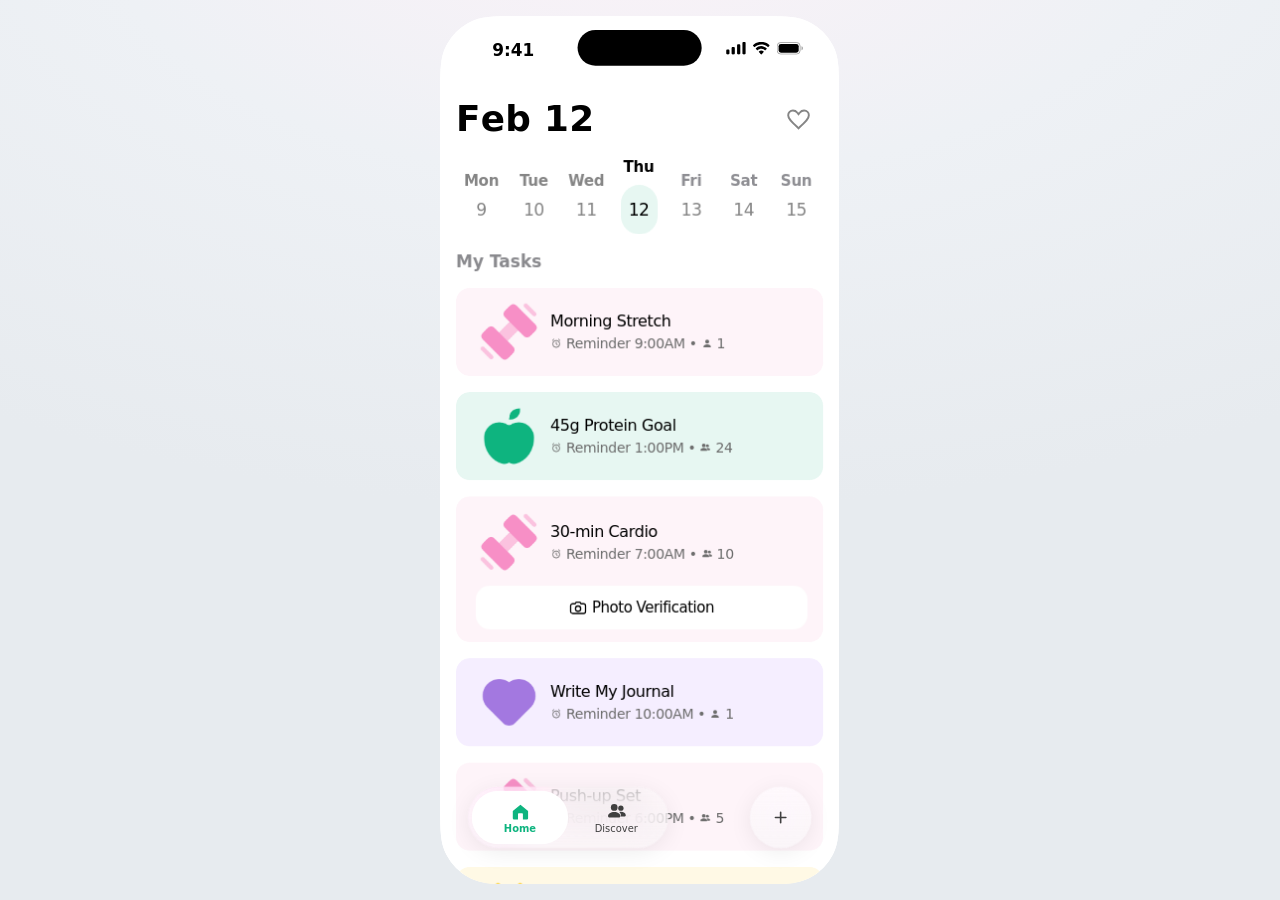
==== commit 57536824: "Align Home date title with Discover’s left inset. Co-authored-by: Cursor <cursoragent@cursor.com>" ====
--- a/web/index.html
+++ b/web/index.html
@@ -6,7 +6,7 @@
   <title>Habit Circle — Interactive Prototype</title>
   <meta name="description" content="Habit Circle: build habits together in small accountability circles." />
   <link rel="icon" href="assets/AppIcon.png?v=2" type="image/png" />
-  <link rel="stylesheet" href="styles.css?v=60" />
+  <link rel="stylesheet" href="styles.css?v=62" />
 </head>
 <body>
   <div class="stage">
@@ -371,6 +371,6 @@
     </div>
   </div>
 
-  <script src="app.js?v=60"></script>
+  <script src="app.js?v=62"></script>
 </body>
 </html>
--- a/web/styles.css
+++ b/web/styles.css
@@ -204,7 +204,8 @@
 
 .home-header {
   display: flex; align-items: center; justify-content: space-between;
-  padding: var(--header-v-pad) var(--tabbar-h-pad);
+  /* Left matches Discover title (h-pad); right keeps the heart on the tab-bar inset. */
+  padding: var(--header-v-pad) var(--tabbar-h-pad) var(--header-v-pad) var(--h-pad);
   flex: 0 0 auto;
 }
 .header-icon {
@@ -553,6 +554,7 @@
 
 .detail-header {
   position: relative;
+  z-index: 5; /* above join-gate so Back stays tappable while locked */
   display: flex; align-items: center; justify-content: center;
   padding: 12px 26px;              /* horizontalPadding + 10 */
   min-height: 50px;                /* tallest child is the 22pt bubble.left glyph */
@@ -782,6 +784,7 @@
   position: absolute; inset: 0; z-index: 4;
   display: flex; align-items: center; justify-content: center;
   background: rgba(255, 255, 255, 0.25);
+  /* Overlay stays visual-only so the header Back button keeps receiving taps. */
   pointer-events: none;
   opacity: 0;
   visibility: hidden;
@@ -790,7 +793,6 @@
 .detail-join-locked .join-gate {
   opacity: 1;
   visibility: visible;
-  pointer-events: auto;
 }
 .join-view-btn {
   pointer-events: auto; cursor: pointer; border: none; font-family: inherit;
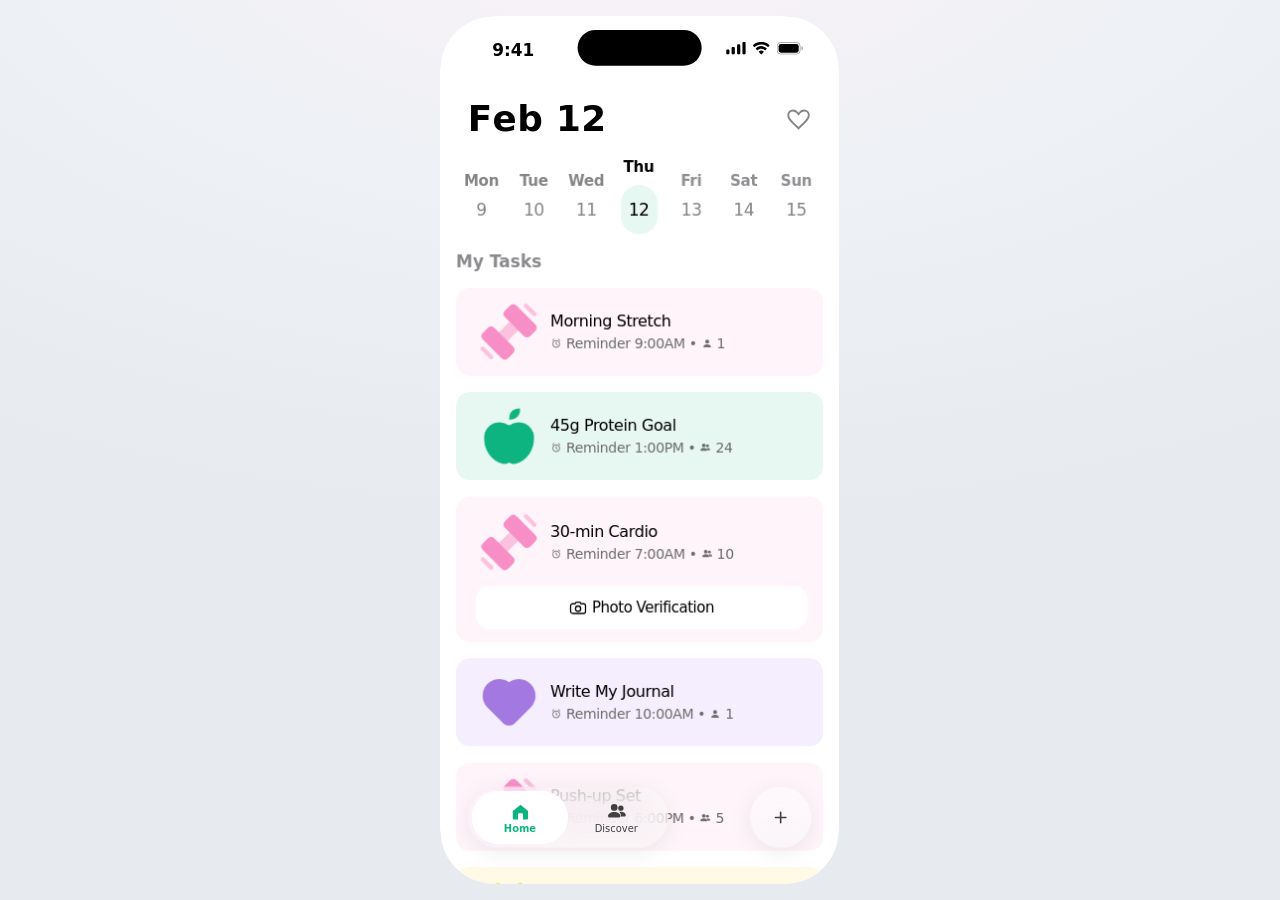
==== commit e84e0eee: "Restore Home date inset; align Discover title to match. Co-authored-by: Cursor <cursoragent@cursor.c" ====
--- a/web/index.html
+++ b/web/index.html
@@ -6,7 +6,7 @@
   <title>Habit Circle — Interactive Prototype</title>
   <meta name="description" content="Habit Circle: build habits together in small accountability circles." />
   <link rel="icon" href="assets/AppIcon.png?v=2" type="image/png" />
-  <link rel="stylesheet" href="styles.css?v=62" />
+  <link rel="stylesheet" href="styles.css?v=64" />
 </head>
 <body>
   <div class="stage">
@@ -371,6 +371,6 @@
     </div>
   </div>
 
-  <script src="app.js?v=62"></script>
+  <script src="app.js?v=64"></script>
 </body>
 </html>
--- a/web/styles.css
+++ b/web/styles.css
@@ -204,8 +204,7 @@
 
 .home-header {
   display: flex; align-items: center; justify-content: space-between;
-  /* Left matches Discover title (h-pad); right keeps the heart on the tab-bar inset. */
-  padding: var(--header-v-pad) var(--tabbar-h-pad) var(--header-v-pad) var(--h-pad);
+  padding: var(--header-v-pad) var(--tabbar-h-pad);
   flex: 0 0 auto;
 }
 .header-icon {
@@ -461,7 +460,8 @@
   z-index: 2;
 }
 .discover-title {
-  margin: 0; padding: 8px var(--h-pad) 0;
+  /* Match Home date title inset (tabBarHorizontalPadding). */
+  margin: 0; padding: 8px var(--tabbar-h-pad) 0;
   font-size: 36px; font-weight: 600; line-height: 41px;
   color: var(--black);
 }
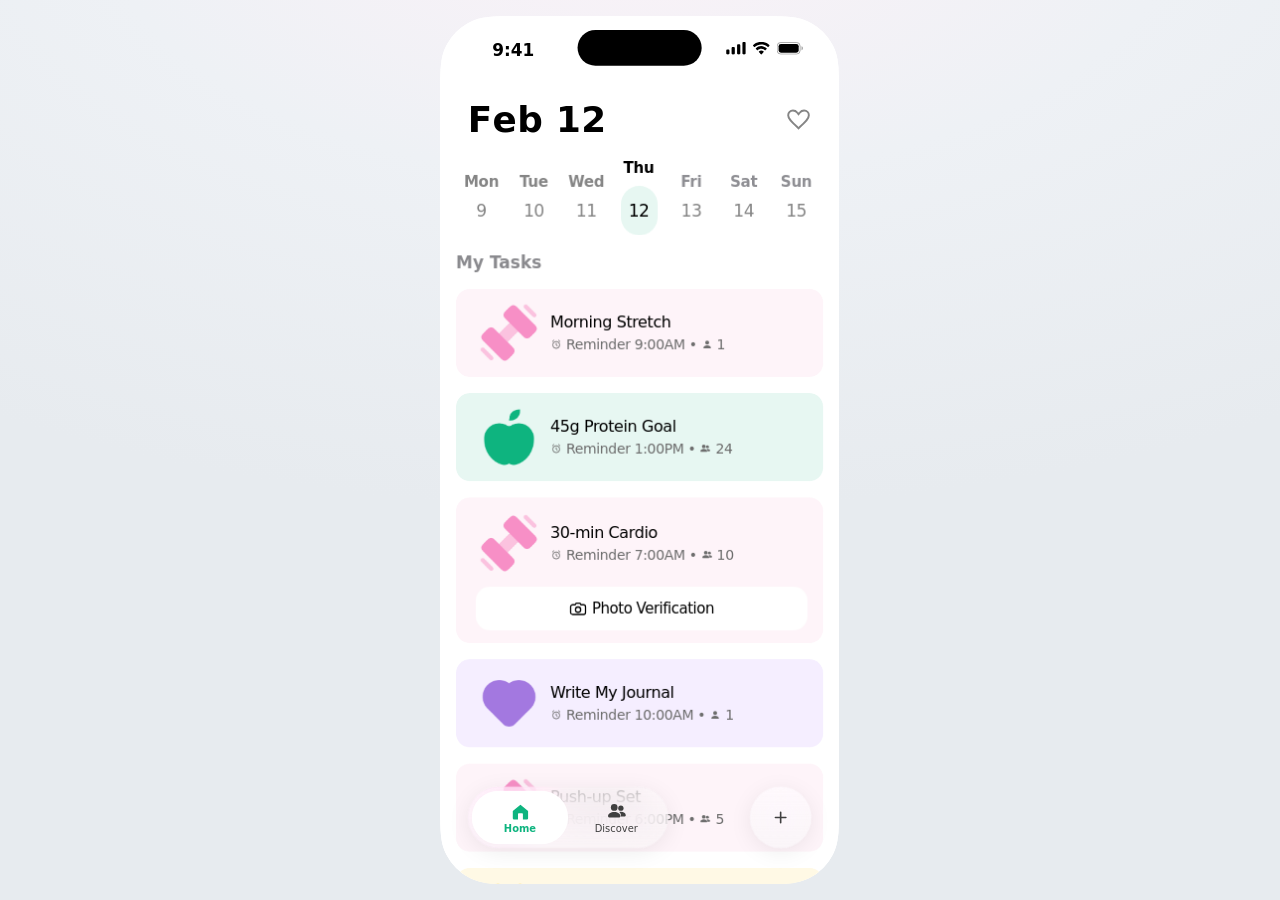
==== commit 5a86ace3: "Make Home heart open Saved via data-nav and a larger tap target. Co-authored-by: Cursor <cursoragent" ====
--- a/web/index.html
+++ b/web/index.html
@@ -6,7 +6,7 @@
   <title>Habit Circle — Interactive Prototype</title>
   <meta name="description" content="Habit Circle: build habits together in small accountability circles." />
   <link rel="icon" href="assets/AppIcon.png?v=2" type="image/png" />
-  <link rel="stylesheet" href="styles.css?v=64" />
+  <link rel="stylesheet" href="styles.css?v=66" />
 </head>
 <body>
   <div class="stage">
@@ -30,13 +30,24 @@
           <section class="screen" data-screen="home">
             <header class="home-header">
               <h2 id="homeTitle" class="rolling-date" aria-label="Feb 12"></h2>
-              <button class="header-icon" data-icon="heart" aria-label="Saved"></button>
+              <button class="header-icon" id="homeHeart" data-nav="saved" data-icon="heart" aria-label="Saved"></button>
             </header>
             <div class="weekstrip" id="weekStrip">
               <div class="weekstrip-track" id="weekStripTrack"></div>
             </div>
             <div class="day-pager" id="dayPager">
               <div class="day-track" id="dayTrack"></div>
+            </div>
+          </section>
+
+          <!-- SAVED — hearted Discover circles -->
+          <section class="screen" data-screen="saved">
+            <header class="saved-header">
+              <button class="icon-btn back" id="savedBack" data-nav="home" data-icon="chevron-left" aria-label="Back"></button>
+              <h2 class="saved-title">Saved</h2>
+            </header>
+            <div class="saved-scroll" id="savedScroll">
+              <div class="circle-list" id="savedList"></div>
             </div>
           </section>
 
@@ -371,6 +382,6 @@
     </div>
   </div>
 
-  <script src="app.js?v=64"></script>
+  <script src="app.js?v=66"></script>
 </body>
 </html>
--- a/web/styles.css
+++ b/web/styles.css
@@ -209,9 +209,13 @@
 }
 .header-icon {
   border: none; background: transparent; cursor: pointer; padding: 0;
+  width: 44px; height: 44px;
+  display: inline-flex; align-items: center; justify-content: center;
   font-size: 26px;                 /* AppLayout.heartIconSize */
   color: var(--date-unselected);   /* AppColors.dateUnselected */
   line-height: 0;
+  flex: 0 0 auto;
+  margin-right: -9px; /* keep visual icon on the 28px inset despite larger hit box */
 }
 
 /* Rolling date header — 36 Semibold, .contentTransition(.numericText()).
@@ -542,6 +546,49 @@
   border: none; cursor: pointer;
   font-family: inherit; font-size: 14px; font-weight: 400;
 }
+
+/* ==========================================================================
+   SAVED — hearted Discover circles (Home heart icon)
+   ========================================================================== */
+.screen[data-screen="saved"] {
+  padding-top: calc(var(--safe-top) + var(--header-v-pad));
+}
+.saved-header {
+  position: relative;
+  display: flex; align-items: center; justify-content: flex-start; gap: 4px;
+  padding: 8px var(--tabbar-h-pad) 16px;
+  min-height: 50px;
+  flex: 0 0 auto;
+}
+.saved-title {
+  margin: 0;
+  font-size: 36px; font-weight: 600; line-height: 41px;
+  color: var(--black);
+}
+.saved-header .icon-btn.back {
+  position: static; transform: none;
+  font-size: 20px; flex: 0 0 auto;
+  margin-left: -6px;
+}
+.saved-scroll {
+  flex: 1; min-height: 0; overflow-y: auto;
+}
+.saved-empty {
+  display: flex; flex-direction: column; align-items: center; justify-content: center;
+  gap: 10px; text-align: center;
+  padding: 80px var(--h-pad) var(--scroll-bottom);
+  color: var(--dark-gray);
+}
+.saved-empty-ico {
+  font-size: 36px; line-height: 0; color: var(--medium-gray);
+}
+.saved-empty-title {
+  font-size: 17px; font-weight: 600; color: var(--black);
+}
+.saved-empty-sub {
+  font-size: 14px; line-height: 20px; max-width: 260px;
+}
+.header-icon.has-saved { color: var(--pink); }
 
 /* ==========================================================================
    HABIT DETAIL — HabitDetailView.swift
